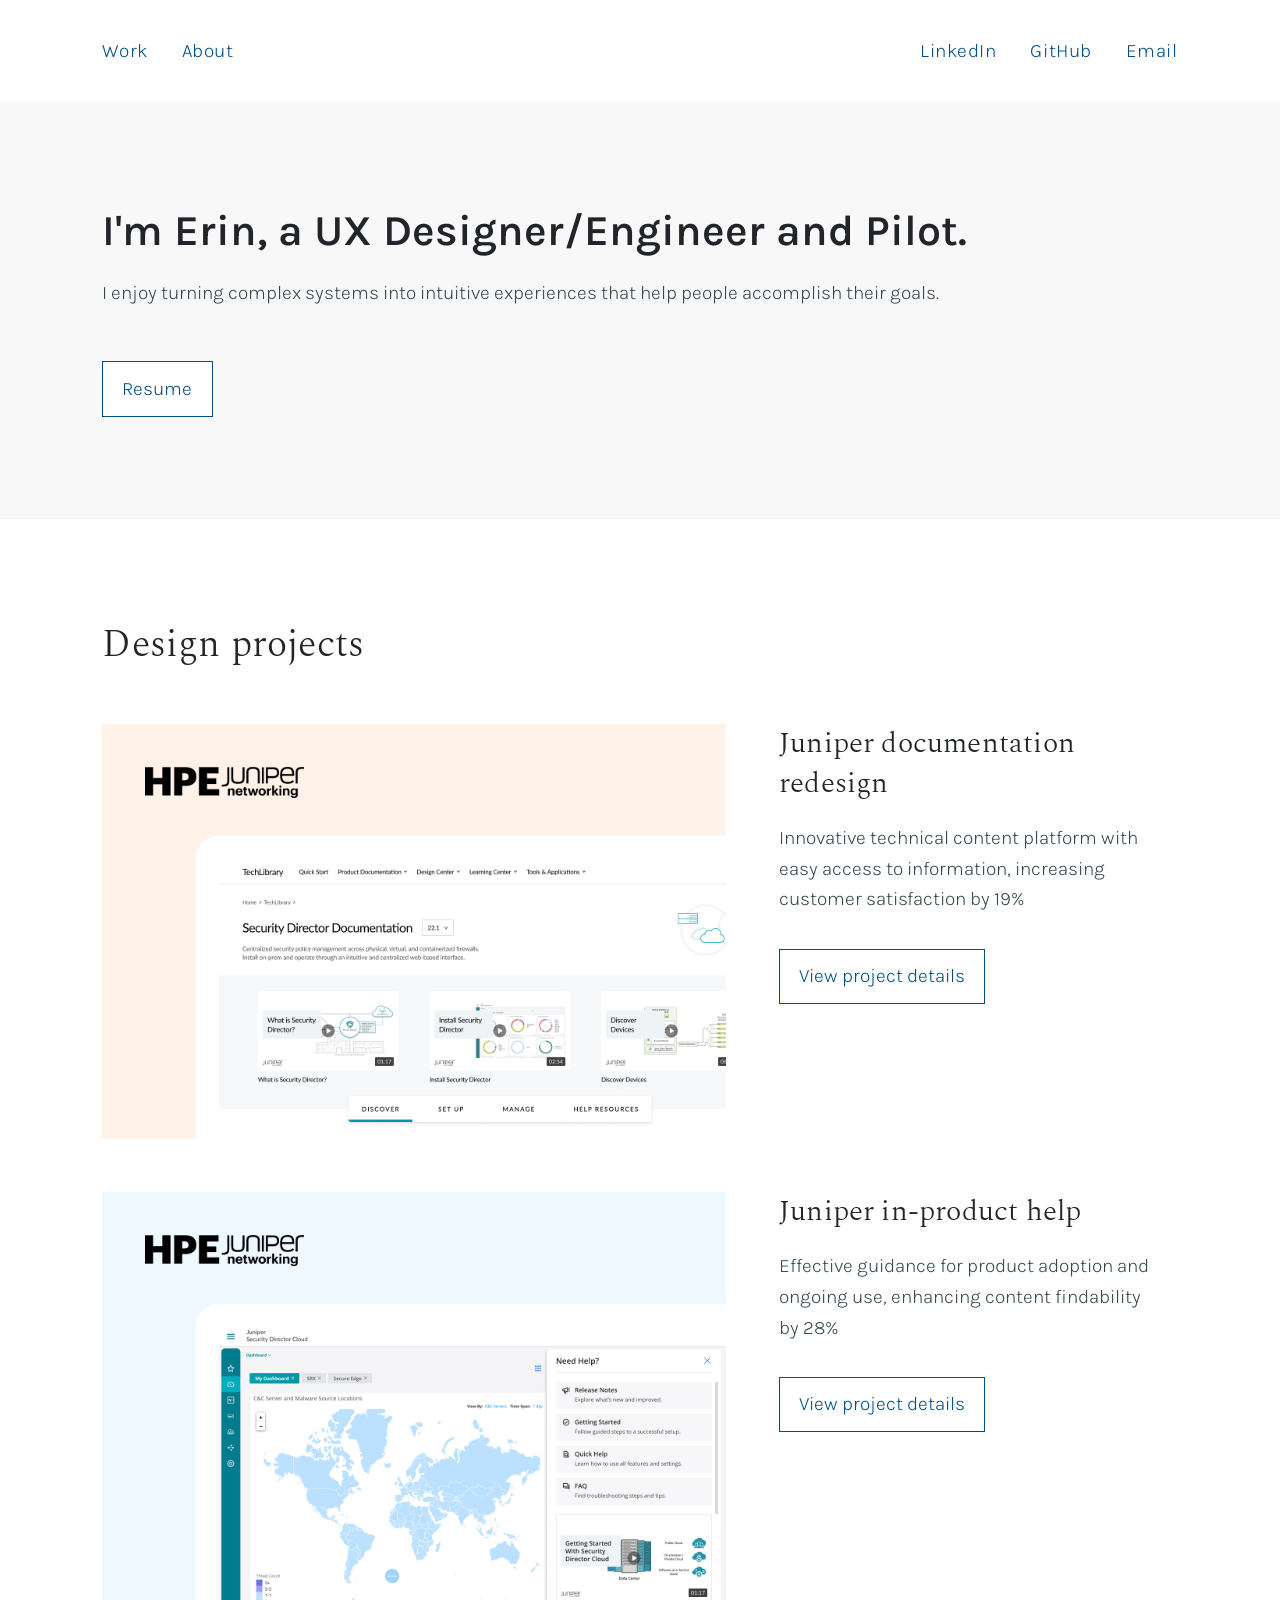
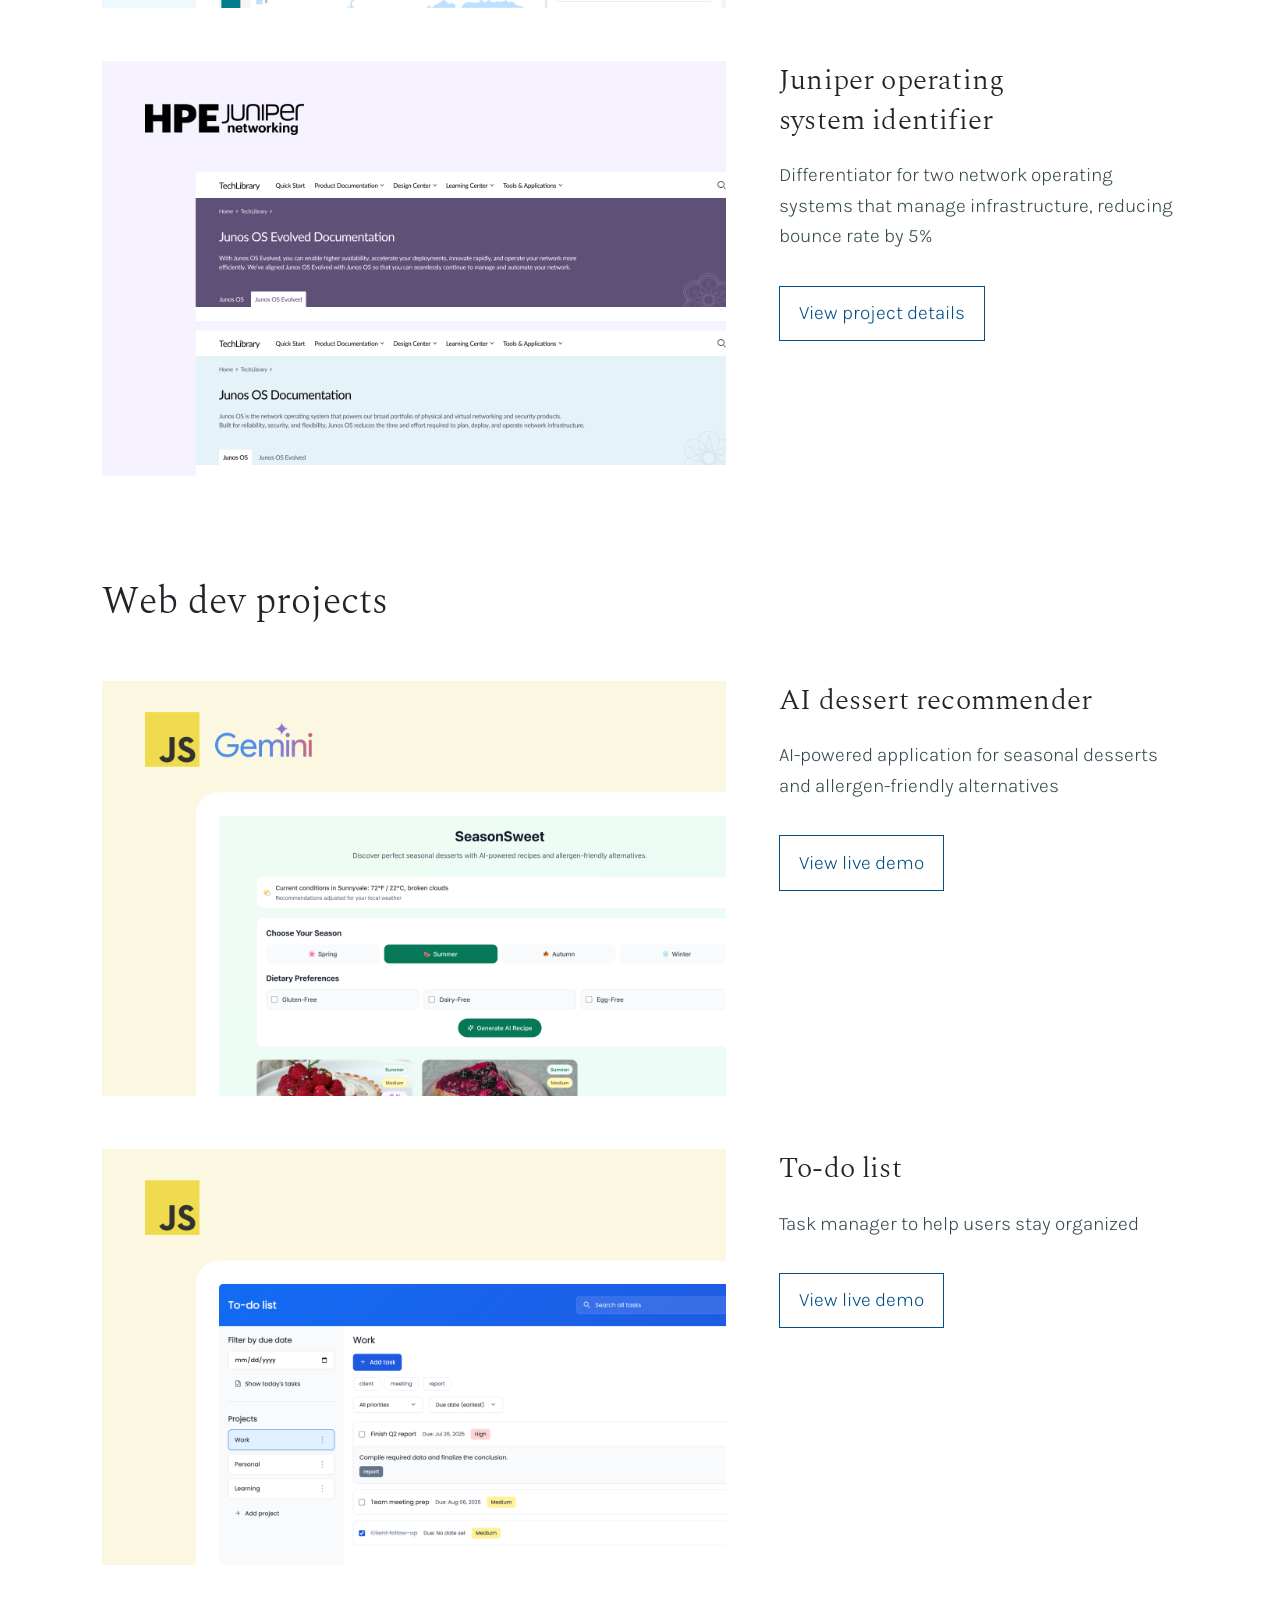
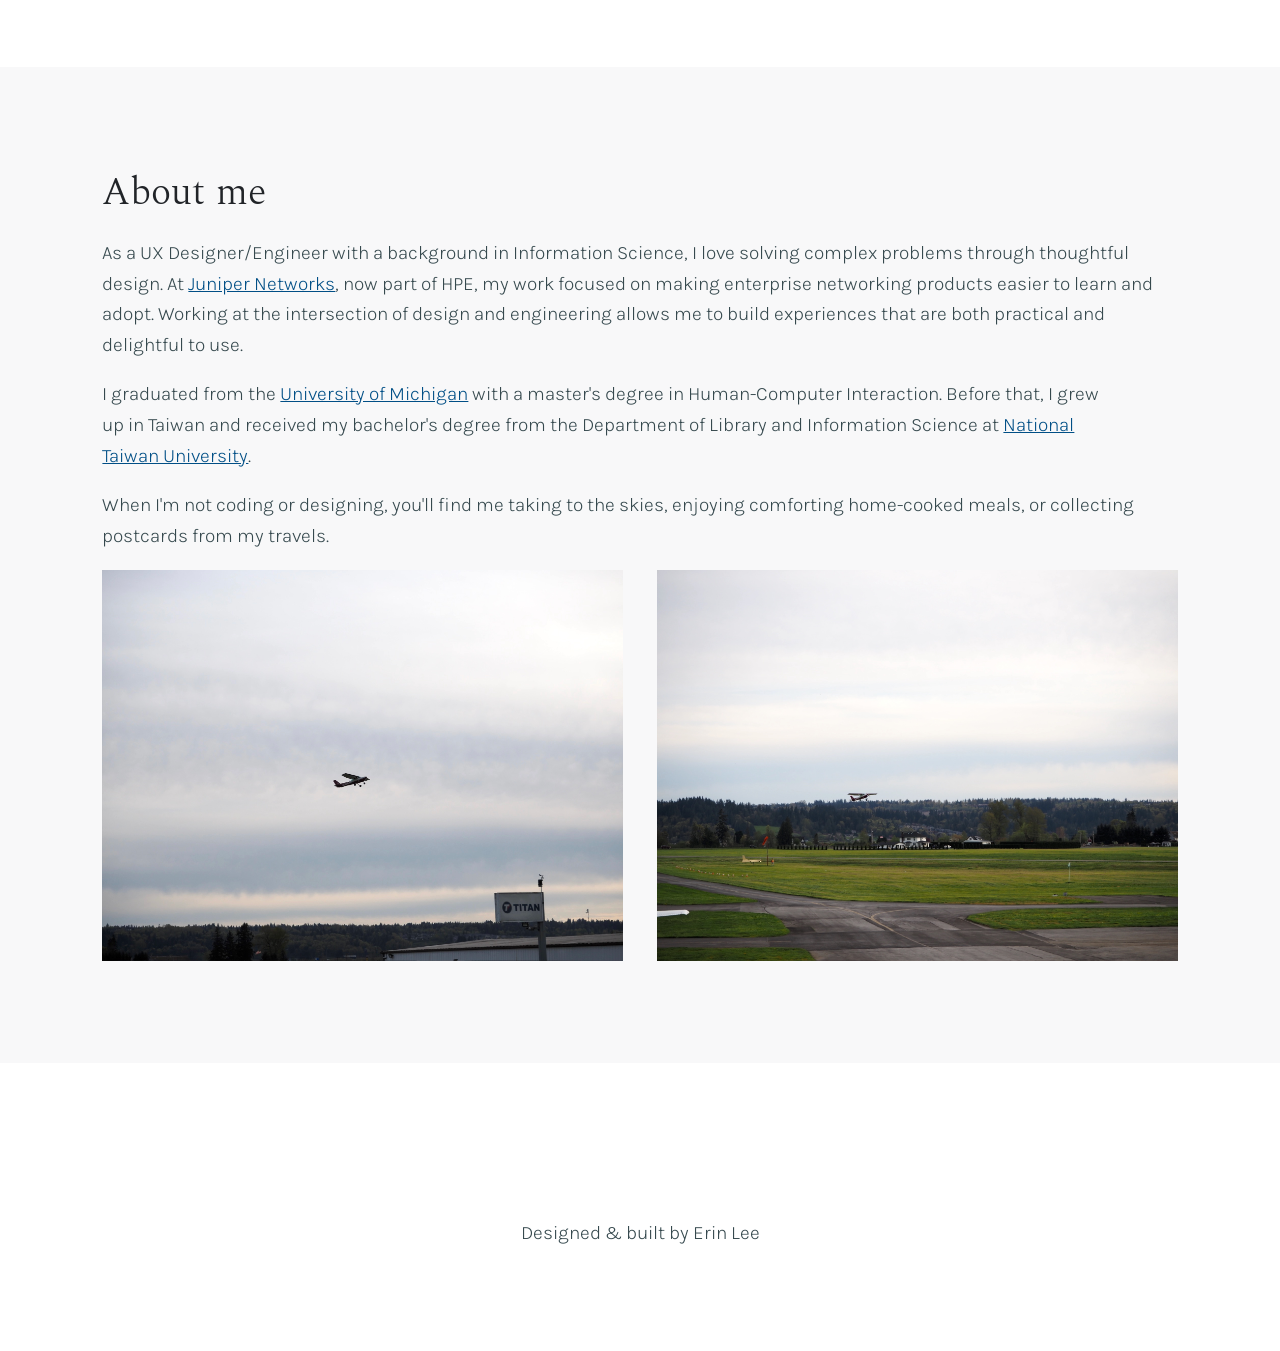
==== index.html @ dcb172df "Update page layout" ====
<!DOCTYPE html>
<html lang="en">
<head>
  <meta charset="UTF-8">
  <meta name="viewport" content="width=device-width, initial-scale=1.0">
  <title>Erin's Portfolio</title>
  <link rel="stylesheet" href="./style.css">
  <link rel="preconnect" href="https://fonts.googleapis.com">
  <link rel="preconnect" href="https://fonts.gstatic.com" crossorigin>
  <link href="https://fonts.googleapis.com/css2?family=Karla:wght@300;600&family=Spectral:wght@300&display=swap" rel="stylesheet">
</head>
<body>
  <header class="header page">
    <nav aria-label="Main navigation">
      <ul class="links">
        <li><a href="#work">Work</a></li>
        <li><a href="#about">About</a></li>
      </ul>
    </nav>
    <nav aria-label="Social links">  
      <ul class="links">
        <li><a href="https://www.linkedin.com/in/erinyl/" target="_blank" rel="noopener">LinkedIn</a></li>
        <li><a href="https://github.com/erin-yl" target="_blank" rel="noopener">GitHub</a></li>
        <li><a href="mailto:erinyinling@gmail.com">Email</a></li>
      </ul>
    </nav>
  </header>
  
  <main>
    <section class="hero">
      <div class="page hero-inner">
        <h1>I'm Erin, a UX Designer/Engineer and Pilot.</h1>
        <p>I enjoy turning complex systems into intuitive experiences that help people accomplish their goals.</p>
        <a href="https://drive.google.com/file/d/1QiWrb0I9Tln1lahvdZQLA8X2A1yKy1-5/view?usp=sharing" aria-label="View my resume" target="_blank" rel="noopener">
          <button>Resume</button>
        </a>
      </div>
    </section>

    <section id="work" class="page">
      <section class="projects">
        <h2>Design projects</h2>

        <article class="project-container">
          <img src="images/home/Design Project 1.png" alt="Juniper documentation website interface">
          <div class="project-description">
            <h3>Juniper documentation redesign</h3>
            <p>Innovative technical content platform with easy access to information, increasing customer satisfaction by 19%</p>
            <a href="documentation-redesign.html" aria-label="View Juniper documentation redesign project details">
              <button>View project details</button>
            </a>
          </div>
        </article>

        <article class="project-container">
          <img src="images/home/Design Project 2.png" alt="SJuniper in-product help tool interface">
          <div class="project-description">
            <h3>Juniper in-product help</h3>
            <p>Effective guidance for product adoption and ongoing use, enhancing content findability by 28%</p>
            <a href="in-product-help.html" aria-label="View Juniper in-product help project details">
              <button>View project details</button>
            </a>
          </div>
        </article>

        <article class="project-container">
          <img src="images/home/Design Project 3.png" alt="Juniper operating system identifier design">
          <div class="project-description">
            <h3>Juniper operating system identifier</h3>
            <p>Differentiator for two network operating systems that manage infrastructure, reducing bounce rate by 5%</p>
            <a href="os-identifier.html" aria-label="View Juniper operating system identifier project details">
              <button>View project details</button>
            </a>
          </div>
        </article>
      </section>

      <section class="projects">
        <h2>Web dev projects</h2>

        <article class="project-container">
          <img src="images/home/Dev Project 1.png" alt="SeasonSweet AI dessert recommender interface">
          <div class="project-description">
            <h3>AI dessert recommender</h3>
            <p>AI-powered application for seasonal desserts and allergen-friendly alternatives</p>
            <a href="https://erin-yl.github.io/season-sweet/" target="_blank" rel="noopener" aria-label="View AI dessert recommender live demo">
              <button>View live demo</button>
            </a>
          </div>
        </article>

        <article class="project-container">
          <img src="images/home/Dev Project 2.png" alt="To-do list task manager interface">
          <div class="project-description">
            <h3>To-do list</h3>
            <p>Task manager to help users stay organized</p>
            <a href="https://erin-yl.github.io/todo-list/" target="_blank" rel="noopener" aria-label="View to-do list live demo">
              <button>View live demo</button>
            </a>
          </div>
        </article>
      </section>
    </section>

    <section id="about">
      <div class="page about-inner">
        <h2>About me</h2>
        <p>As a UX Designer/Engineer with a background in Information Science, I love solving complex problems through thoughtful design. At <a href="https://www.juniper.net/" target="_blank" rel="noopener">Juniper Networks</a>, now part of HPE, my work focused on making enterprise networking products easier to learn and adopt. Working at the intersection of design and engineering allows me to build experiences that are both practical and delightful to use.</p>
        <p>I graduated from the <a href="https://umich.edu/" target="_blank" rel="noopener">University of Michigan</a> with a master's degree in Human-Computer Interaction. Before that, I grew up in Taiwan and received my bachelor's degree from the Department of Library and Information Science at <a href="https://www.ntu.edu.tw/english/" target="_blank" rel="noopener">National Taiwan University</a>.</p>
        <p>When I'm not coding or designing, you'll find me taking to the skies, enjoying comforting home-cooked meals, or collecting postcards from my travels.</p>
        <figure class="image-container">
          <img src="images/home/Aircraft 1.jpeg" alt="Small single-engine airplane flying with landing gear down beneath an overcast sky, approaching an airport with trees and hangars in the background.">
          <img src="images/home/Aircraft 2.jpeg" alt="Small single-engine airplane flying low over a grassy airfield on takeoff, with taxiways, a windsock, and rolling hills in the background.">
        </figure>
      </div>
    </section>
  </main>

  <footer class="footer page">
    <nav aria-label="Footer navigation">
      <p>Designed & built by Erin Lee</p>
    </nav>  
  </footer>
  <script>
    window.addEventListener('pageshow', (event) => {
      if (event.persisted) {
        document.querySelectorAll('button').forEach(button => {
          button.blur();
          button.classList.remove('active', 'focus');
        });
      }
    });
  </script>
</body>
</html>
---- style.css ----
/* ==========================================================================
   1. VARIABLES, RESET & BASE STYLES
   ========================================================================== */

html {
  /* Colors */
  --color-text-primary: #212428;
  --color-text-secondary: #36494e; 
  --color-accent-dark: #014f86;
  --color-accent-light: #eff6fb;
  --color-surface-light: #f8f8f9;
  --color-background: #ffffff;
  --color-shadow: 205deg 18% 80%;

  /* Layout */
  --page-gutter: clamp(3rem, 8vw, 8rem);

  /* Spacing */
  --spacing-xs: 0.6rem;
  --spacing-sm: 1rem;
  --spacing-md: clamp(1rem, 0.66rem + 1.66vw, 2rem);
  --spacing-lg: clamp(2rem, 1.66rem + 1.66vw, 3rem);
  --spacing-xl: clamp(3rem, 2rem + 5vw, 6rem);
  
  /* Typography */
  --font-primary: "Karla", sans-serif;
  --font-secondary: "Spectral", serif;
  font-size: clamp(1rem, 0.93rem + 0.33vw, 1.2rem);
}

*, *::before, *::after {
  box-sizing: border-box;
}

* {
  margin: 0;
  line-height: calc(1em + 0.6rem);
}

/* Base layout for index.html */
body {
  font-family: var(--font-primary), system-ui, sans-serif;
  font-optical-sizing: auto;
  -webkit-font-smoothing: antialiased;
  -moz-osx-font-smoothing: grayscale;
  color: var(--color-text-primary);
  background-color: var(--color-background);
  
  margin-top: var(--spacing-md);
  margin-bottom: var(--page-gutter);
  display: flex;
  flex-direction: column;
  gap: var(--spacing-xl);
}

/* Reusable centered, max-width content measure shared by index.html sections */
.page {
  width: 100%;
  max-width: 1600px;
  margin: 0 auto;
  padding: 0 var(--page-gutter);
}

/* Isolated full-bleed layout grid system for project pages */
body.case-docs,
body.case-help,
body.case-os {
  display: grid;
  grid-template-columns: 
    [screen-start] 0fr 
    [content-start] minmax(0, 1280px) [content-end] 
    0fr [screen-end];
  justify-content: center;
  row-gap: var(--spacing-xl);
  column-gap: 0;
  padding: 4vw 0;
  margin: 0 auto;
  width: 100%;
  max-width: 100%;
}

body.case-docs > header, body.case-docs > main, body.case-docs > footer,
body.case-help > header, body.case-help > main, body.case-help > footer,
body.case-os > header,   body.case-os > main,   body.case-os > footer {
  grid-column: content-start / content-end;
  padding: 0 4vw;
}

main {
  display: flex;
  flex-direction: column;
  gap: var(--spacing-xl);
}

/* ==========================================================================
   2. TYPOGRAPHY
   ========================================================================== */

p, h1, h2, h3 {
  overflow-wrap: break-word;
}

p {
  color: var(--color-text-secondary);
  font-weight: 300;
  font-size: 1rem;
  text-wrap: pretty;
}

h1, h2, h3 {
  text-wrap: balance;
}

h1 {
  font-weight: 600;
  font-size: 2.25rem;
}

h2 {
  font-family: var(--font-secondary);
  font-weight: 300;
  font-size: 2rem;
  letter-spacing: .01rem;
}

h3 {
  font-family: var(--font-secondary);
  font-weight: 300;
  font-size: 1.5rem;
  letter-spacing: .01rem;
  margin-bottom: var(--spacing-sm);
}

/* ==========================================================================
   3. INTERACTIVE ELEMENTS (BUTTONS & LINKS)
   ========================================================================== */

button {
  font-family: inherit;
  font-weight: 300;
  font-size: 1rem;
  background-color: var(--color-background);
  color: var(--color-accent-dark);
  border: 1px solid var(--color-accent-dark);
  padding: var(--spacing-xs) var(--spacing-sm);
  margin-top: var(--spacing-md);
  transition: all 0.3s ease;
  cursor: pointer;
  text-decoration: none;
  display: inline-block;
  align-self: flex-start;
  position: relative;
  overflow: hidden;
}

button:hover, button:focus {
  background-color: var(--color-accent-light);
  transform: translateY(-2px);
  box-shadow:
    0px 0.5px 0.7px hsl(var(--color-shadow) / 0.1),
    0px 1.8px 2.4px -0.3px hsl(var(--color-shadow) / 0.16),
    0px 3.8px 5.1px -0.7px hsl(var(--color-shadow) / 0.24),
    0.1px 8.3px 11.2px -1px hsl(var(--color-shadow) / 0.3);
}

.links a {
  color: var(--color-accent-dark);
  display: block;
  position: relative;
  text-decoration: none;
  padding: 0.1em 0;
  font-weight: 300;
  font-size: 1rem;
  letter-spacing: .03rem;
}

.links a::after,
.case-footer-nav a::after {
  content: "";
  position: absolute;
  bottom: 0;
  left: 0;
  width: 100%;
  height: 0.05em;
  background-color: var(--color-accent-dark);
  opacity: 0;
  transition: all 0.3s ease;
  transform: scale(0);
  transform-origin: center;
}

.links a:hover::after, 
.links a:focus::after,
.case-footer-nav a:hover::after {
  opacity: 1;
  transform: scale(1);
}

/* ==========================================================================
   4. HOME/GLOBAL COMPONENTS
   ========================================================================== */

.header {
  display: flex;
  justify-content: space-between;
}

ul {
  display: flex;
  list-style: none;
  padding: 0;
  gap: var(--spacing-md);
}

.hero {
  background-color: var(--color-surface-light);
  margin-top: calc(var(--spacing-md) - var(--spacing-xl));
  padding: var(--spacing-xl) 0;
}

.hero-inner {
  display: flex;
  flex-direction: column;
  gap: var(--spacing-sm);
}

#work {
  display: flex;
  flex-direction: column;
  gap: var(--spacing-xl);
}

.projects {
  display: flex;
  flex-direction: column;
  gap: var(--spacing-lg);
}

.project-container {
  display: flex;
  gap: var(--spacing-lg);
}

.project-description {
  display: flex;
  flex-direction: column;
}

.project-container img {
  width: 58%;
  height: auto;
  object-fit: contain;
  vertical-align: top;
}

#about {
  background-color: var(--color-surface-light);
  padding: var(--spacing-xl) 0;
}

.about-inner {
  display: flex;
  flex-direction: column;
  gap: var(--spacing-sm);
}

#about a {
  color: var(--color-accent-dark);
}

.image-container {
  display: grid;
  grid-template-columns: repeat(2, 1fr);
  gap: var(--spacing-md);
  width: 100%;
}

.image-container img {
  width: 100%;
  height: auto;
  object-fit: cover;
}

.footer {
  display: flex;
  justify-content: center;
  margin-top: var(--spacing-lg);
}

/* ==========================================================================
   5. CASE STUDY SYSTEM CONFIGURATIONS
   ========================================================================== */

.case-docs { --color-case-accent: #b5651d; --color-case-accent-light: #faf1e6; }
.case-help { --color-case-accent: #2f7a5c; --color-case-accent-light: #eaf5ef; }
.case-os   { --color-case-accent: #6a4c93; --color-case-accent-light: #f2eefa; }

.section-label, .case-eyebrow {
  font-size: 0.85rem;
  font-weight: 600;
  letter-spacing: .08rem;
  text-transform: uppercase;
  color: var(--color-case-accent);
}

.case-dek {
  font-family: var(--font-primary);
  font-weight: 400;
  font-size: 1.1rem;
  color: var(--color-text-primary);
  max-width: 42ch;
}

.case-section {
  display: flex;
  flex-direction: column;
  gap: var(--spacing-sm);
}

.next-steps-list {
  display: flex;
  flex-direction: column;
  list-style: disc;
  padding-left: 1.2em;
  gap: var(--spacing-sm);
  color: var(--color-text-secondary);
  font-weight: 300;
  font-size: 1rem;
  text-wrap: pretty;
}

/* Match main nav styling for lower navigation links */
.case-footer-nav {
  display: flex;
  justify-content: space-between;
  align-items: center;
  border-top: 1px solid var(--color-case-accent-light);
  padding-top: var(--spacing-md);
  margin-top: var(--spacing-xl);
}

.case-footer-nav a {
  color: var(--color-accent-dark);
  text-decoration: none;
  font-weight: 300;
  font-size: 1rem;
  letter-spacing: .03rem;
  position: relative;
  padding: 0.1em 0;
}

/* ==========================================================================
   6. VISUAL BREAKOUTS (No colored background spaces)
   ========================================================================== */

.full-bleed-container {
  grid-column: screen-start / screen-end;
  width: 100%;
  display: flex;
  justify-content: center;
  background-color: transparent;
  margin: calc(-1 * var(--spacing-sm)) 0 var(--spacing-sm) 0;
}

.full-bleed-container img {
  width: 100%;
  max-width: 1440px;
  height: auto;
  display: block;
}

.full-bleed-container img.img-resize-small {
  width: 65%;
  max-width: 1080px;
}

.full-bleed-container img.img-resize-large {
  width: 80%;
  max-width: 1080px;
}

.figure {
  display: flex;
  flex-direction: column;
  gap: var(--spacing-xs);
  width: 100%;
  align-items: center;
}

.figure img {
  width: 100%;
  height: auto;
  max-width: 1080px;
  border: 1px solid var(--color-case-accent-light);
}

/* ==========================================================================
   7. STRUCTURAL CONTENT LAYOUT BLOCKS
   ========================================================================== */

.case-hero-split {
  display: grid;
  grid-template-columns: 1.1fr 0.9fr;
  gap: var(--spacing-xl);
  align-items: center;
  padding-top: var(--spacing-sm);
}

.hero-left {
  position: relative;
  width: fit-content;
}

.hero-left::before {
  content: "";
  position: absolute;
  top: 24%;
  left: 4%;
  right: -16%;
  bottom: -16%;
  background-color: var(--color-case-accent-light);
  z-index: -1;
}

.hero-left h1 {
  margin-bottom: var(--spacing-xs);
}

.hero-left h1,
.hero-left p {
  position: relative;
}

.meta-grid {
  display: grid;
  grid-template-columns: repeat(4, 1fr);
  gap: var(--spacing-md);
  border-top: 1px solid var(--color-case-accent-light);
  border-bottom: 1px solid var(--color-case-accent-light);
  padding: var(--spacing-md) 0;
}

.meta-item h3 {
  font-family: var(--font-primary);
  font-weight: 600;
  font-size: 0.8rem;
  letter-spacing: .05rem;
  text-transform: uppercase;
  color: var(--color-case-accent);
  margin-bottom: 0.3em;
}

.meta-item p { font-size: 0.95rem; }

.two-col-unequal {
  display: grid;
  grid-template-columns: 0.85fr 1.15fr;
  gap: var(--spacing-xl);
  align-items: start;
}

.col-text {
  display: flex;
  flex-direction: column;
  gap: var(--spacing-md);
}

.pain-point-grid {
  display: grid;
  grid-template-columns: 1fr 1fr;
  gap: var(--spacing-lg);
}

.pain-point-item h3 {
  font-size: 1.2rem;
  font-weight: 600;
  font-family: var(--font-primary);
  color: var(--color-text-primary);
  margin-bottom: 0.4rem;
}

.callout-banner {
  background-color: var(--color-case-accent-light);
  padding: var(--spacing-lg) var(--spacing-xl);
  border-left: 4px solid var(--color-case-accent);
}

.pain-point-grid + .callout-banner {
  margin-top: var(--spacing-lg);
}

.callout-banner p {
  color: var(--color-text-primary);
  font-size: 1.1rem;
}

.callout-banner p.section-label {
  color: var(--color-case-accent);
  font-size: 0.85rem;
  margin-bottom: var(--spacing-xs);
}

.section-divider {
  border: none;
  border-top: 1px solid var(--color-case-accent-light);
  margin: 0;
}

.stat-flex-row {
  display: grid;
  grid-template-columns: repeat(3, 1fr);
  gap: var(--spacing-lg);
}

.stat-card {
  border-top: 1px solid var(--color-case-accent-light);
  padding: var(--spacing-md) var(--spacing-xs);
  display: flex;
  flex-direction: column;
  gap: 0.3em;
}

.stat-card .stat-number {
  font-family: var(--font-secondary);
  font-size: 2.8rem;
  font-weight: 300;
  color: var(--color-case-accent);
}

.quote-grid-two {
  display: grid;
  grid-template-columns: 1fr 1fr;
  gap: var(--spacing-lg);
}

.quote {
  background-color: var(--color-case-accent-light);
  padding: var(--spacing-md) var(--spacing-lg);
  font-family: var(--font-secondary);
  font-style: italic;
  font-size: 1rem;
  color: var(--color-text-primary);
}

.takeaways-grid {
  display: grid;
  grid-template-columns: repeat(3, 1fr);
  gap: var(--spacing-md);
}

.takeaway h3 {
  font-family: var(--font-primary);
  font-weight: 600;
  font-size: 1rem;
  color: var(--color-text-primary);
  border-bottom: 1px solid var(--color-case-accent-light);
  padding-bottom: 0.4em;
  margin-bottom: 0.5em;
}

/* ==========================================================================
   8. RESPONSIVE DESIGN INTERPOLATIONS
   ========================================================================== */

@media (max-width: 1080px) {
  .case-hero-split, .two-col-unequal, .quote-grid-two, .pain-point-grid {
    grid-template-columns: 1fr;
    gap: var(--spacing-lg);
  }
  .case-hero-split .hero-left { order: 2; }
  .stat-flex-row { grid-template-columns: 1fr; }
}

@media (max-width: 768px) {
  .project-container { flex-direction: column; }
  .project-container img { width: 100%; }
  .image-container { grid-template-columns: 1fr; }
  .meta-grid { grid-template-columns: repeat(2, 1fr); }
  .takeaways-grid { grid-template-columns: 1fr; }
}
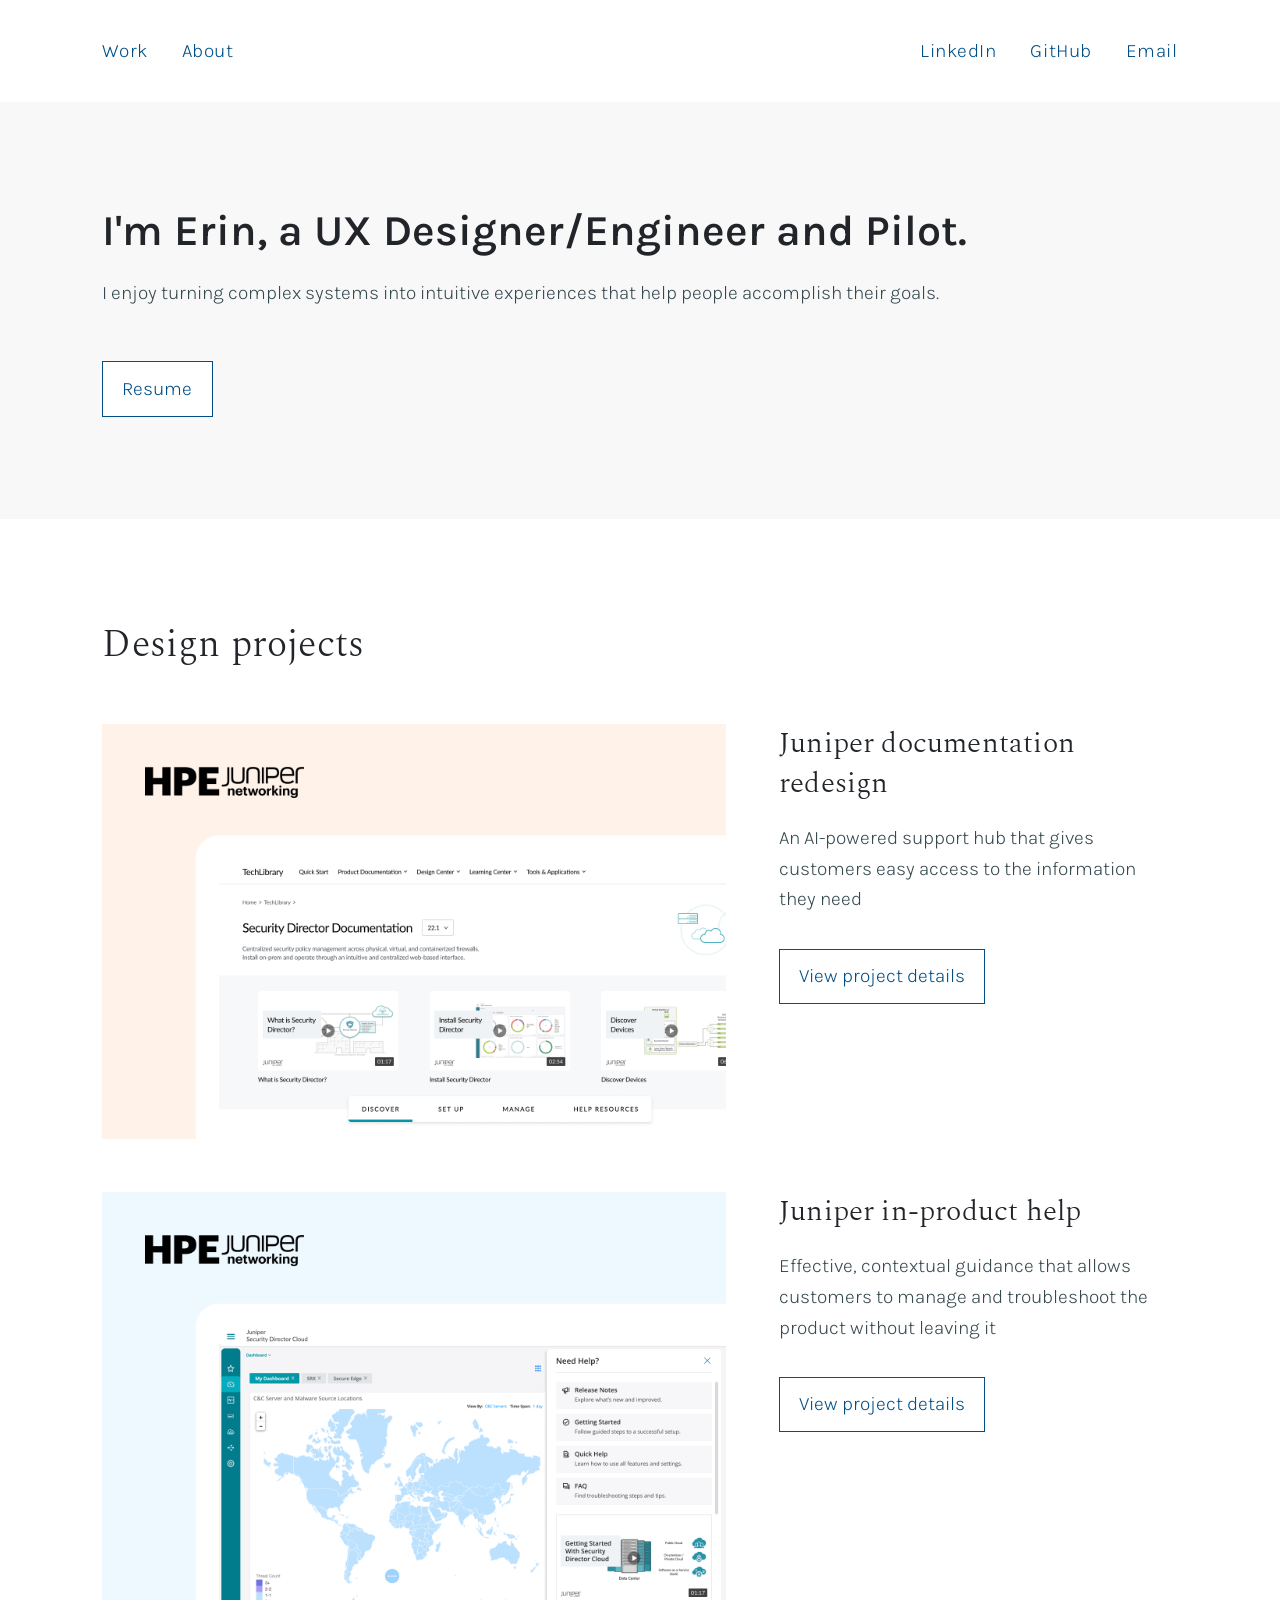
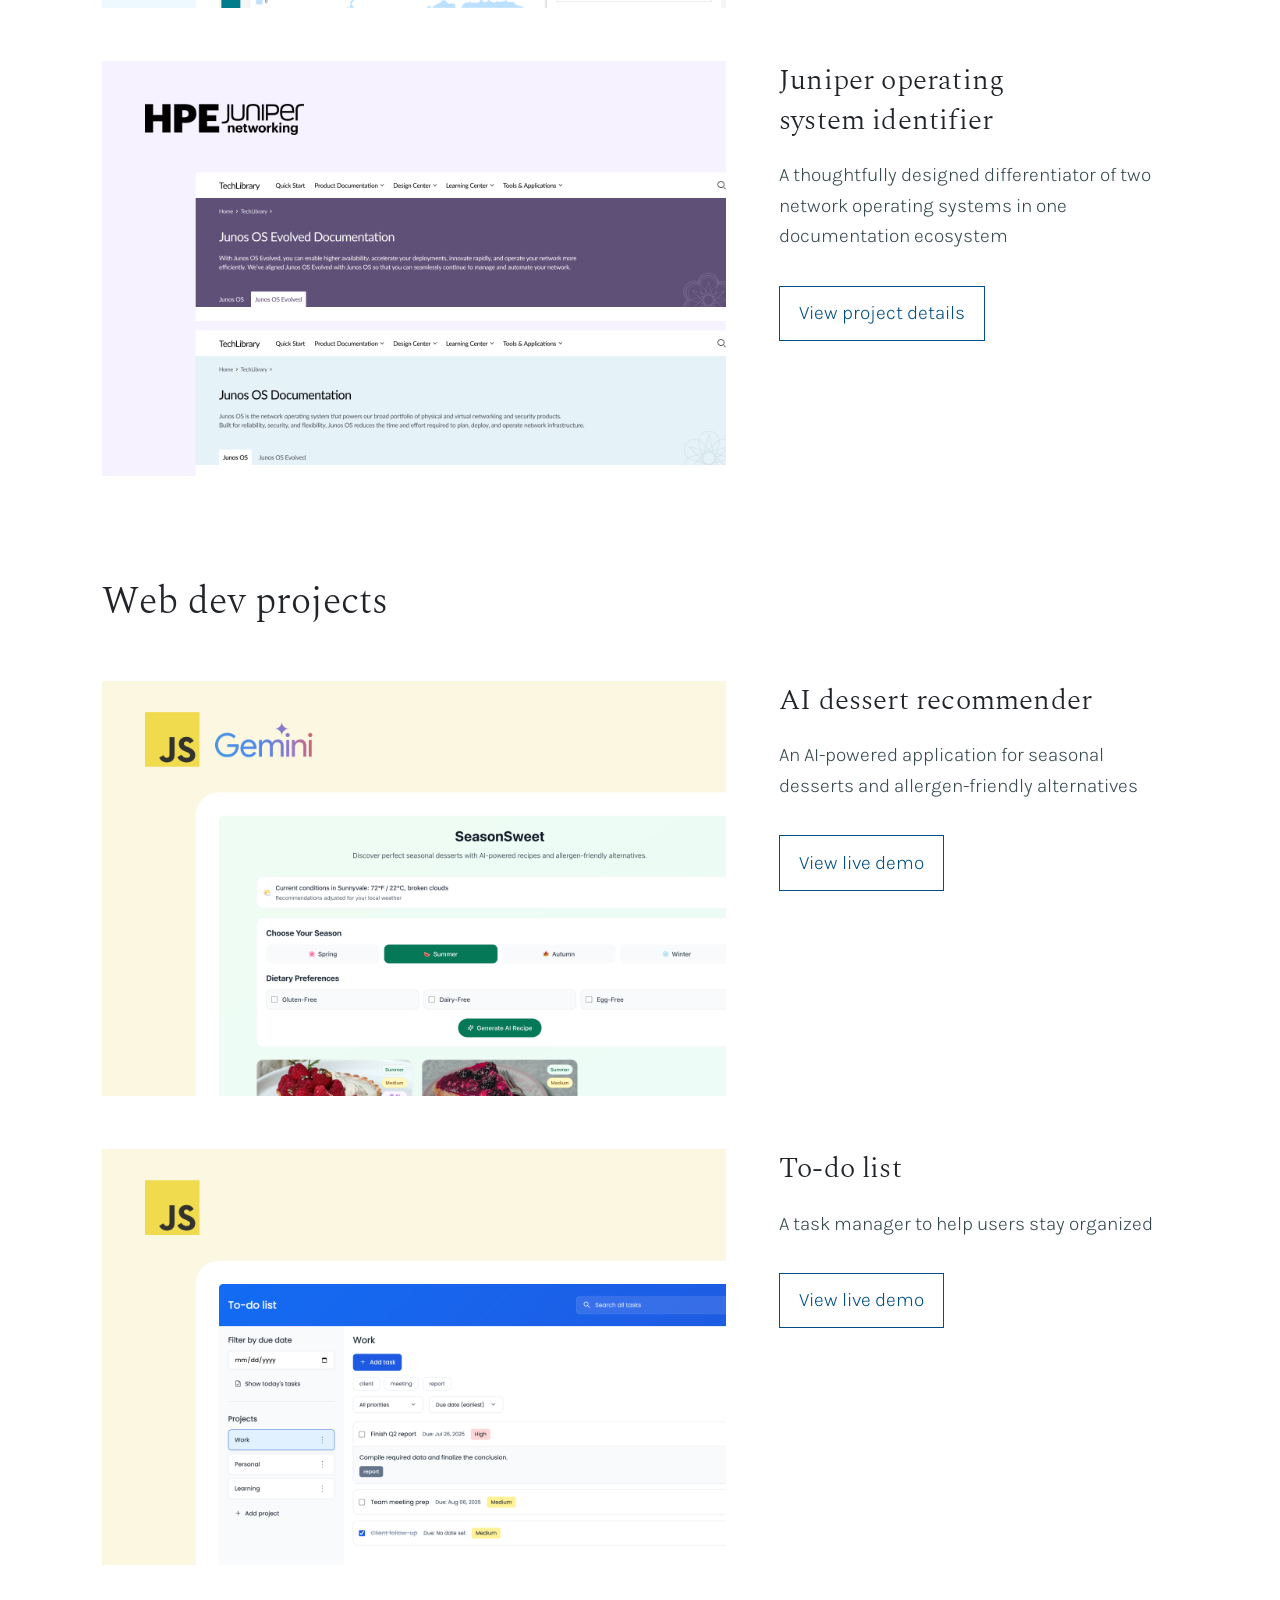
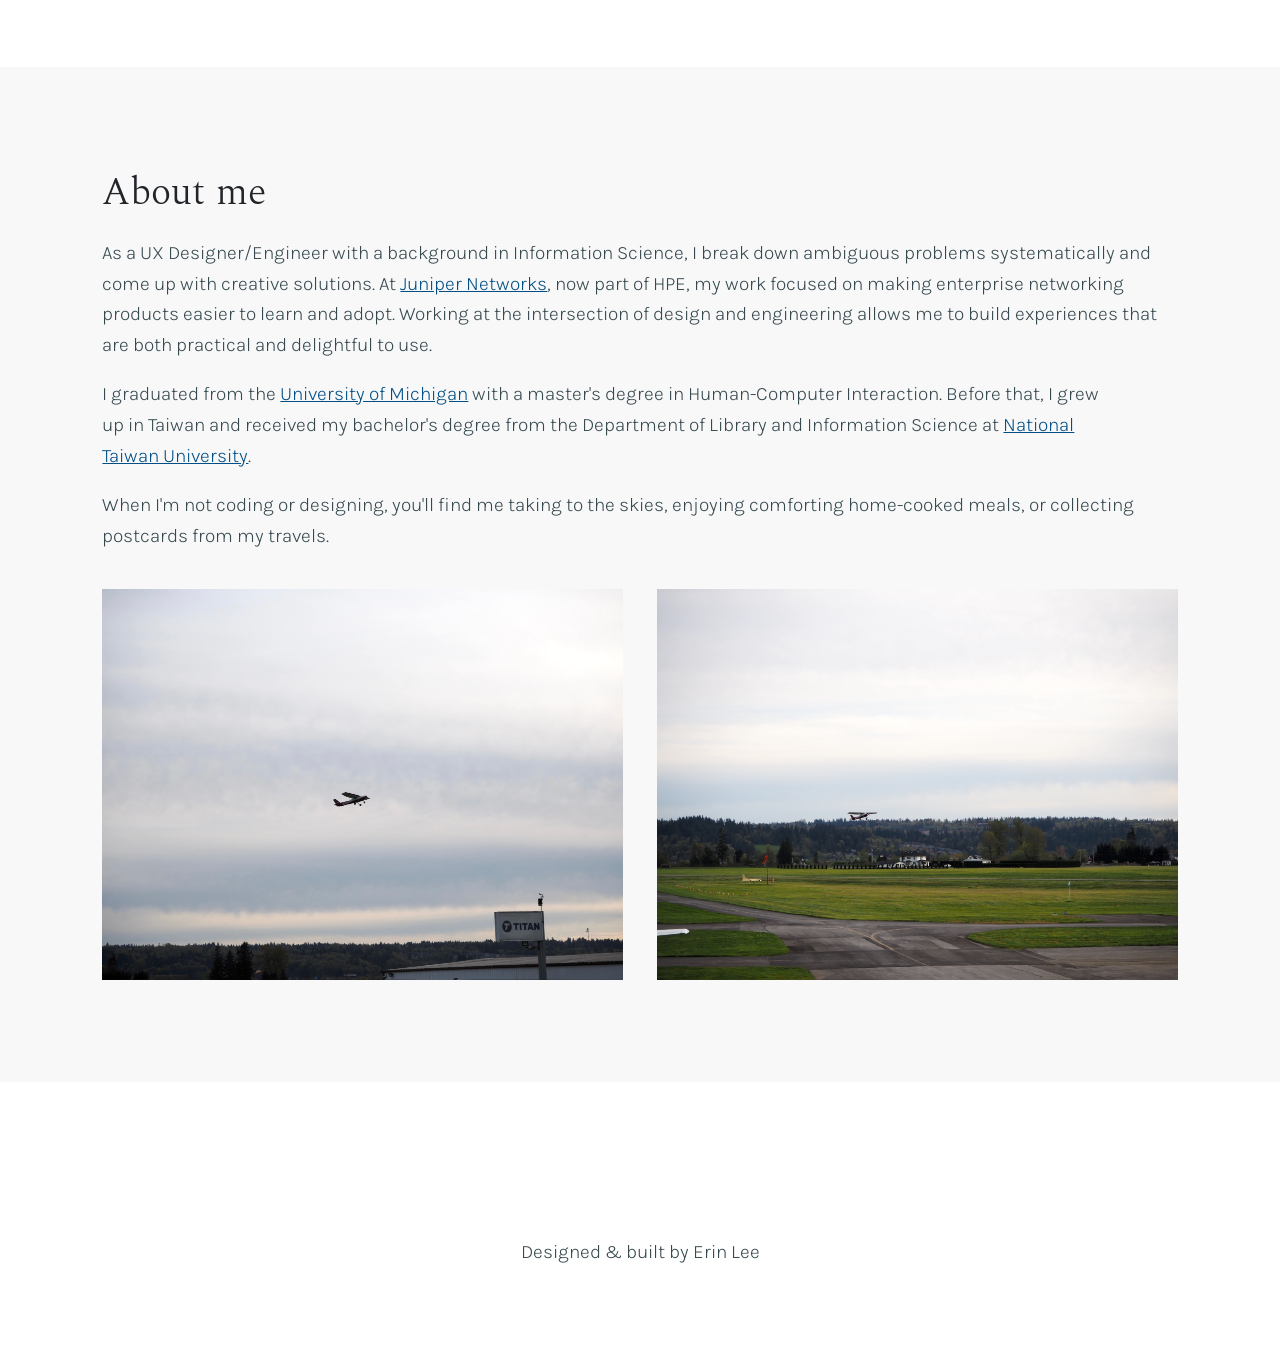
==== commit 5453fafa: "Update home page content" ====
--- a/index.html
+++ b/index.html
@@ -45,7 +45,7 @@
           <img src="images/home/Design Project 1.png" alt="Juniper documentation website interface">
           <div class="project-description">
             <h3>Juniper documentation redesign</h3>
-            <p>Innovative technical content platform with easy access to information, increasing customer satisfaction by 19%</p>
+            <p>An AI-powered support hub that gives customers easy access to the information they need</p>
             <a href="documentation-redesign.html" aria-label="View Juniper documentation redesign project details">
               <button>View project details</button>
             </a>
@@ -56,7 +56,7 @@
           <img src="images/home/Design Project 2.png" alt="SJuniper in-product help tool interface">
           <div class="project-description">
             <h3>Juniper in-product help</h3>
-            <p>Effective guidance for product adoption and ongoing use, enhancing content findability by 28%</p>
+            <p>Effective, contextual guidance that allows customers to manage and troubleshoot the product without leaving it</p>
             <a href="in-product-help.html" aria-label="View Juniper in-product help project details">
               <button>View project details</button>
             </a>
@@ -67,7 +67,7 @@
           <img src="images/home/Design Project 3.png" alt="Juniper operating system identifier design">
           <div class="project-description">
             <h3>Juniper operating system identifier</h3>
-            <p>Differentiator for two network operating systems that manage infrastructure, reducing bounce rate by 5%</p>
+            <p>A thoughtfully designed differentiator of two network operating systems in one documentation ecosystem</p>
             <a href="os-identifier.html" aria-label="View Juniper operating system identifier project details">
               <button>View project details</button>
             </a>
@@ -82,7 +82,7 @@
           <img src="images/home/Dev Project 1.png" alt="SeasonSweet AI dessert recommender interface">
           <div class="project-description">
             <h3>AI dessert recommender</h3>
-            <p>AI-powered application for seasonal desserts and allergen-friendly alternatives</p>
+            <p>An AI-powered application for seasonal desserts and allergen-friendly alternatives</p>
             <a href="https://erin-yl.github.io/season-sweet/" target="_blank" rel="noopener" aria-label="View AI dessert recommender live demo">
               <button>View live demo</button>
             </a>
@@ -93,7 +93,7 @@
           <img src="images/home/Dev Project 2.png" alt="To-do list task manager interface">
           <div class="project-description">
             <h3>To-do list</h3>
-            <p>Task manager to help users stay organized</p>
+            <p>A task manager to help users stay organized</p>
             <a href="https://erin-yl.github.io/todo-list/" target="_blank" rel="noopener" aria-label="View to-do list live demo">
               <button>View live demo</button>
             </a>
@@ -105,7 +105,7 @@
     <section id="about">
       <div class="page about-inner">
         <h2>About me</h2>
-        <p>As a UX Designer/Engineer with a background in Information Science, I love solving complex problems through thoughtful design. At <a href="https://www.juniper.net/" target="_blank" rel="noopener">Juniper Networks</a>, now part of HPE, my work focused on making enterprise networking products easier to learn and adopt. Working at the intersection of design and engineering allows me to build experiences that are both practical and delightful to use.</p>
+        <p>As a UX Designer/Engineer with a background in Information Science, I break down ambiguous problems systematically and come up with creative solutions. At <a href="https://www.juniper.net/" target="_blank" rel="noopener">Juniper Networks</a>, now part of HPE, my work focused on making enterprise networking products easier to learn and adopt. Working at the intersection of design and engineering allows me to build experiences that are both practical and delightful to use.</p>
         <p>I graduated from the <a href="https://umich.edu/" target="_blank" rel="noopener">University of Michigan</a> with a master's degree in Human-Computer Interaction. Before that, I grew up in Taiwan and received my bachelor's degree from the Department of Library and Information Science at <a href="https://www.ntu.edu.tw/english/" target="_blank" rel="noopener">National Taiwan University</a>.</p>
         <p>When I'm not coding or designing, you'll find me taking to the skies, enjoying comforting home-cooked meals, or collecting postcards from my travels.</p>
         <figure class="image-container">
--- a/style.css
+++ b/style.css
@@ -228,6 +228,7 @@
   display: flex;
   flex-direction: column;
   gap: var(--spacing-xl);
+  scroll-margin-top: var(--spacing-xl);
 }
 
 .projects {
@@ -273,6 +274,7 @@
   grid-template-columns: repeat(2, 1fr);
   gap: var(--spacing-md);
   width: 100%;
+  margin-top: var(--spacing-sm);
 }
 
 .image-container img {
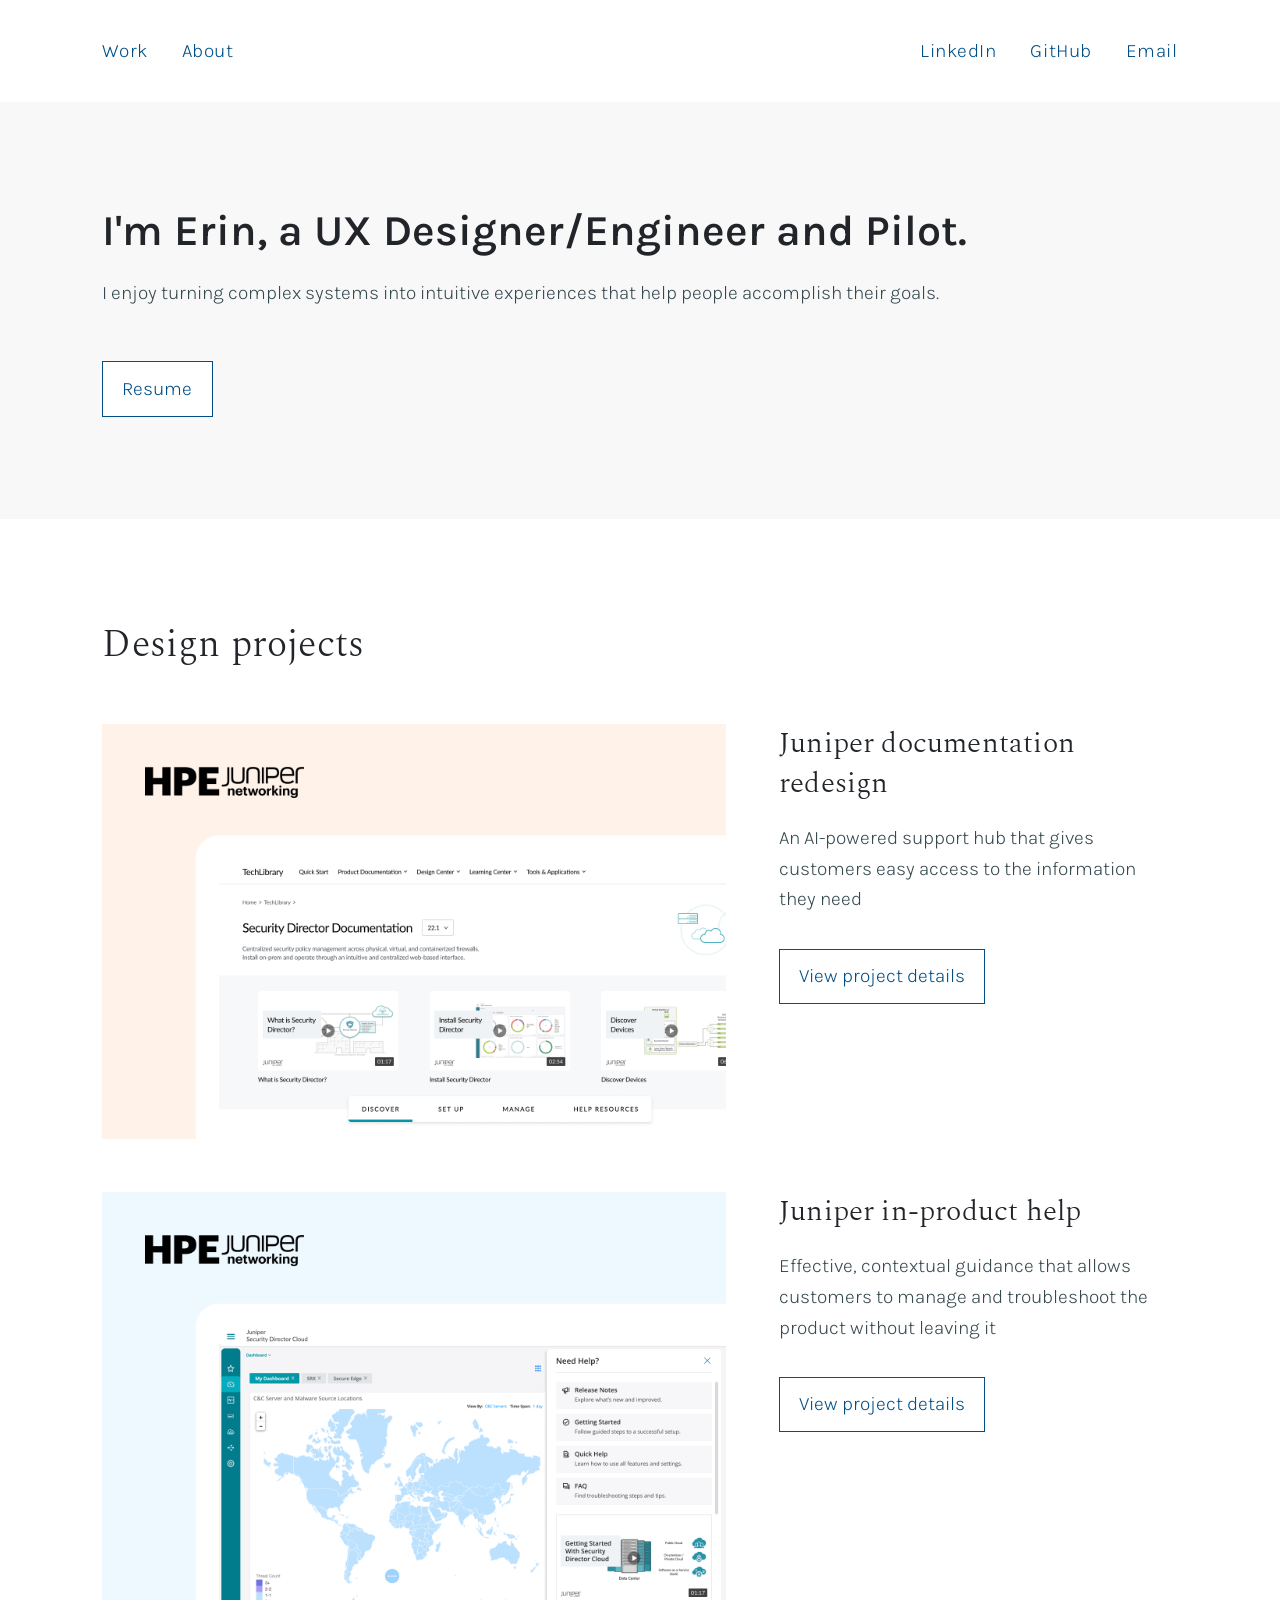
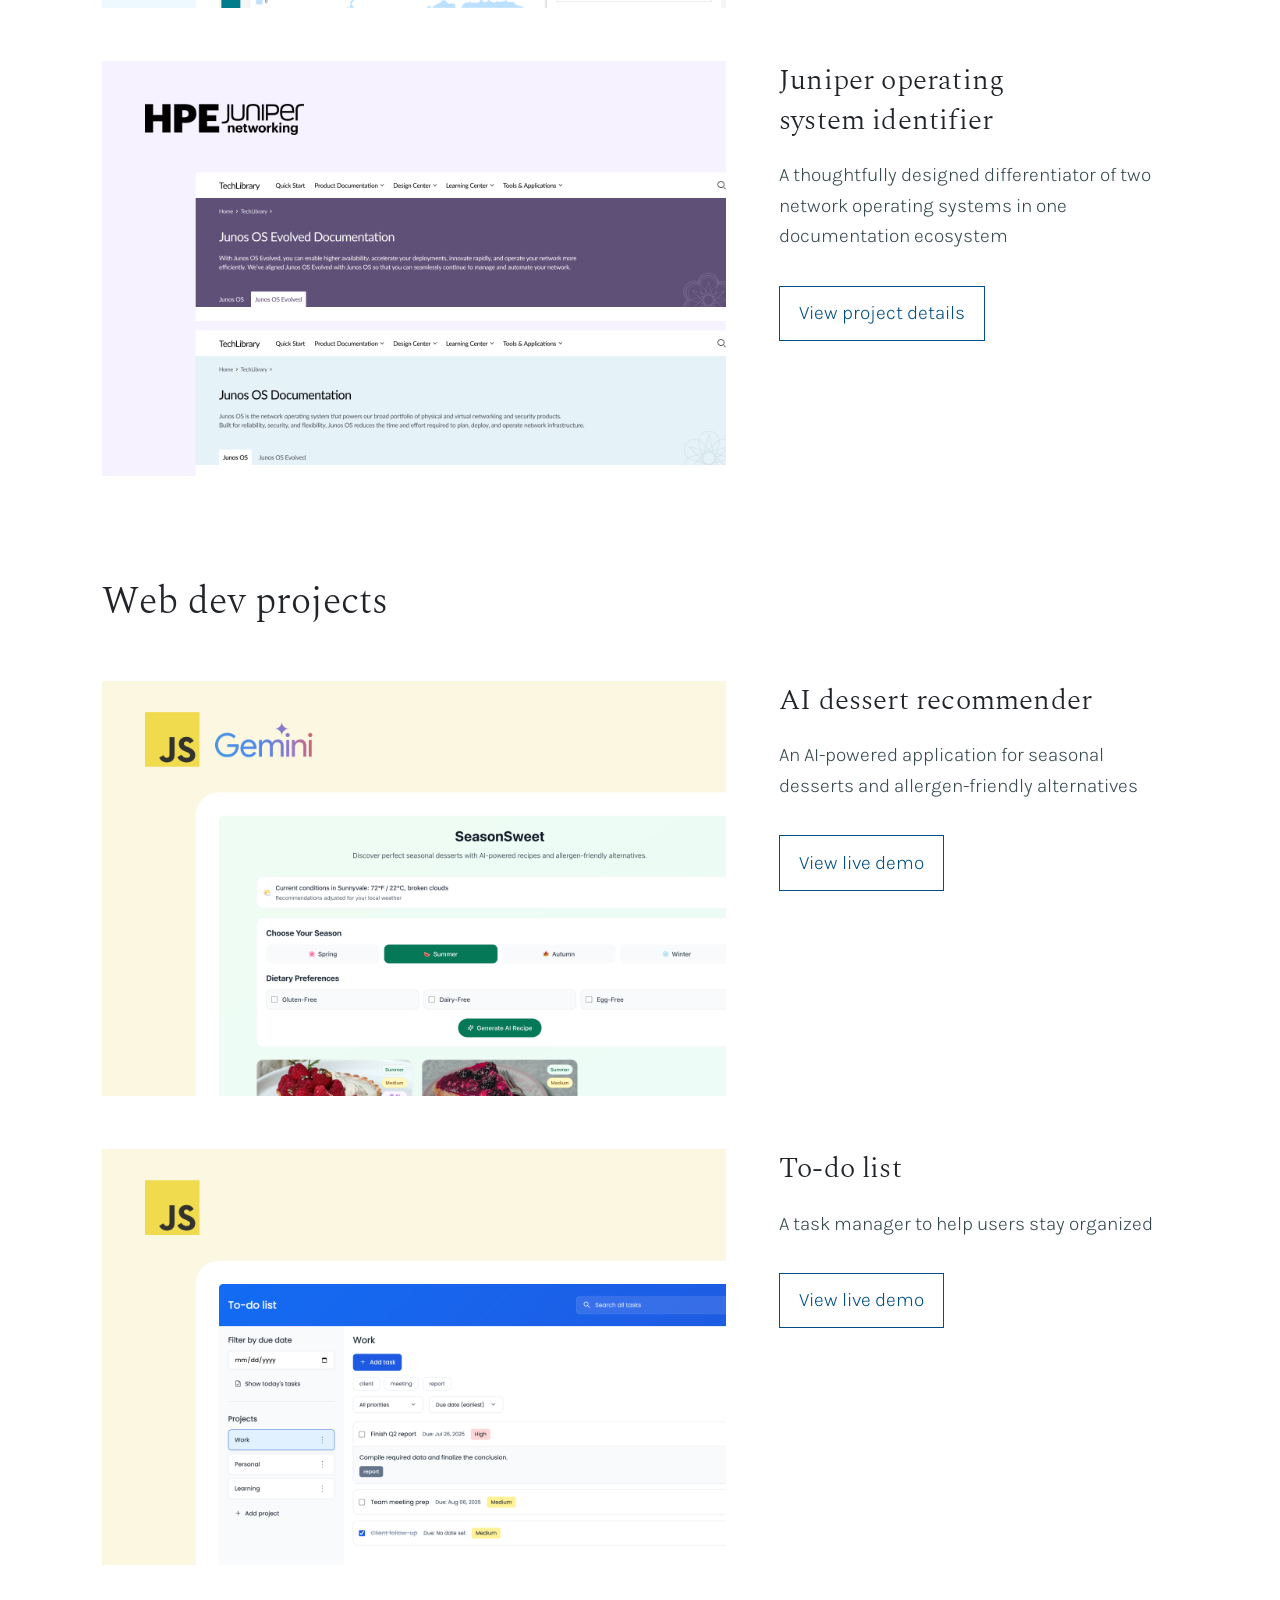
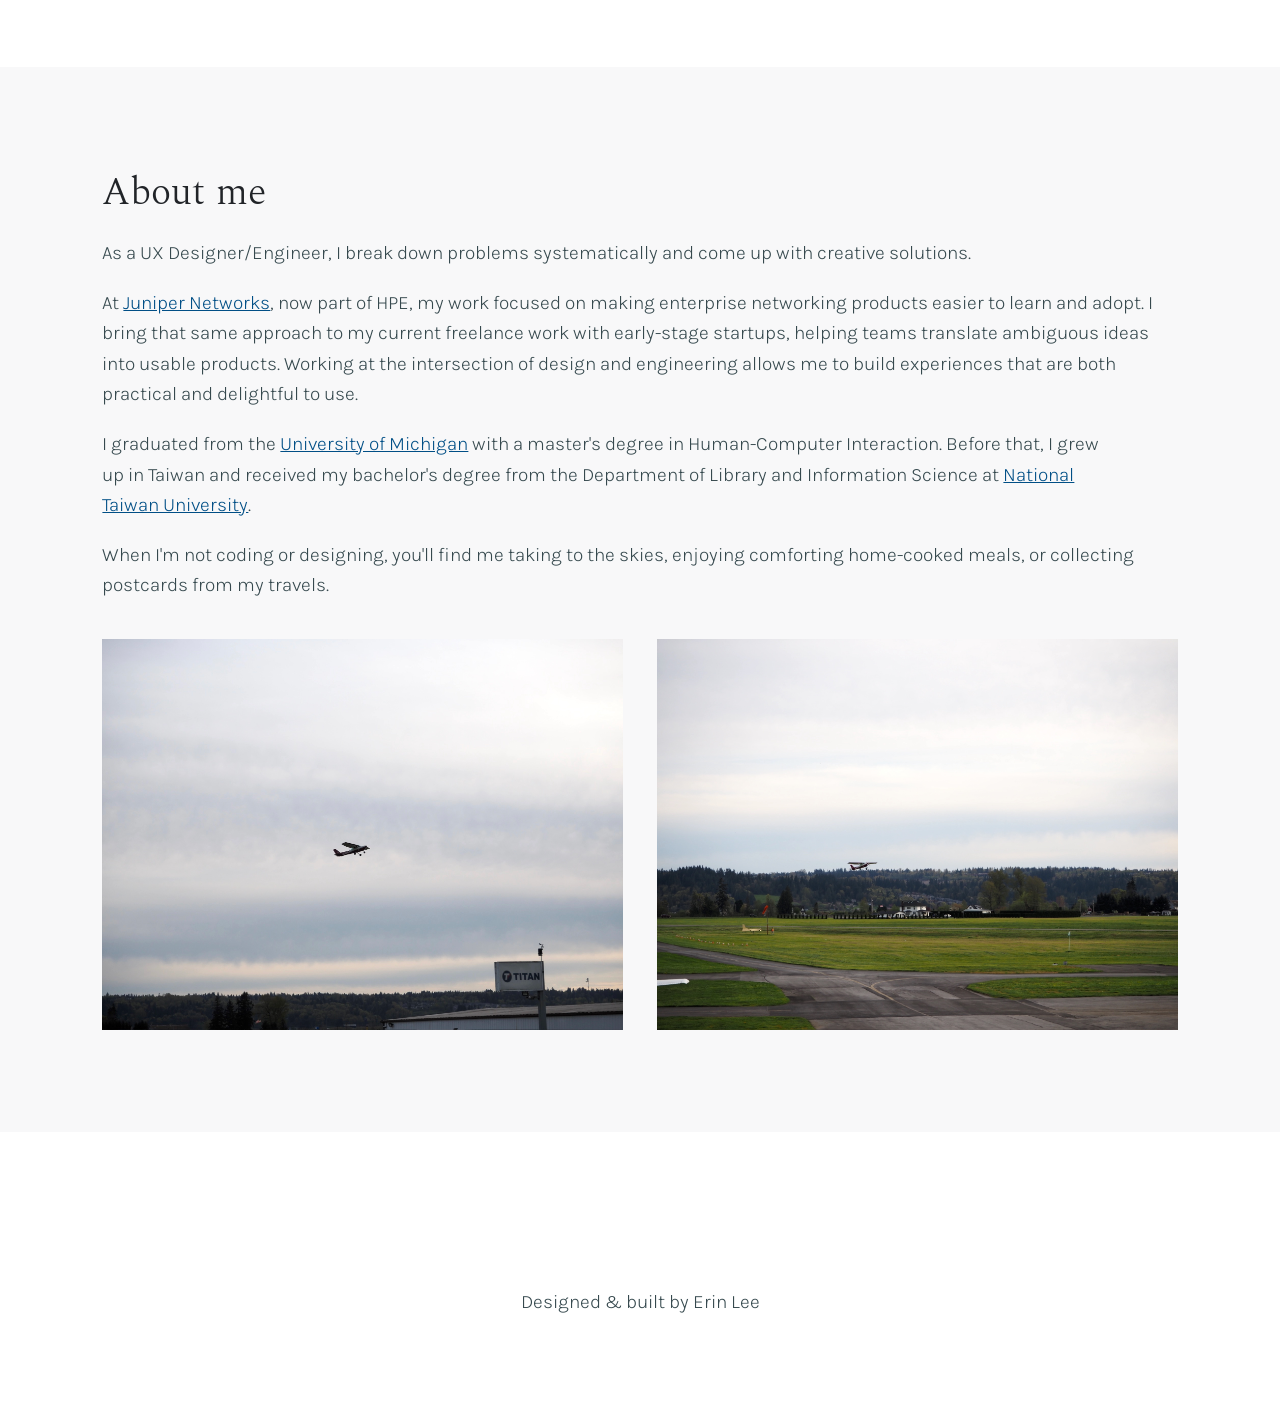
==== commit 130bba75: "Update about me section" ====
--- a/index.html
+++ b/index.html
@@ -105,7 +105,9 @@
     <section id="about">
       <div class="page about-inner">
         <h2>About me</h2>
-        <p>As a UX Designer/Engineer with a background in Information Science, I break down ambiguous problems systematically and come up with creative solutions. At <a href="https://www.juniper.net/" target="_blank" rel="noopener">Juniper Networks</a>, now part of HPE, my work focused on making enterprise networking products easier to learn and adopt. Working at the intersection of design and engineering allows me to build experiences that are both practical and delightful to use.</p>
+        <p>As a UX Designer/Engineer, I break down problems systematically and come up with creative solutions.
+        <p>At <a href="https://www.juniper.net/" target="_blank" rel="noopener">Juniper Networks</a>, now part of HPE, my work focused on making enterprise networking products easier to learn and adopt. 
+          I bring that same approach to my current freelance work with early-stage startups, helping teams translate ambiguous ideas into usable products. Working at the intersection of design and engineering allows me to build experiences that are both practical and delightful to use. </p>
         <p>I graduated from the <a href="https://umich.edu/" target="_blank" rel="noopener">University of Michigan</a> with a master's degree in Human-Computer Interaction. Before that, I grew up in Taiwan and received my bachelor's degree from the Department of Library and Information Science at <a href="https://www.ntu.edu.tw/english/" target="_blank" rel="noopener">National Taiwan University</a>.</p>
         <p>When I'm not coding or designing, you'll find me taking to the skies, enjoying comforting home-cooked meals, or collecting postcards from my travels.</p>
         <figure class="image-container">
--- a/style.css
+++ b/style.css
@@ -319,12 +319,12 @@
   gap: var(--spacing-sm);
 }
 
-.next-steps-list {
+.bulleted-list {
   display: flex;
   flex-direction: column;
   list-style: disc;
   padding-left: 1.2em;
-  gap: var(--spacing-sm);
+  gap: var(--spacing-xs);
   color: var(--color-text-secondary);
   font-weight: 300;
   font-size: 1rem;
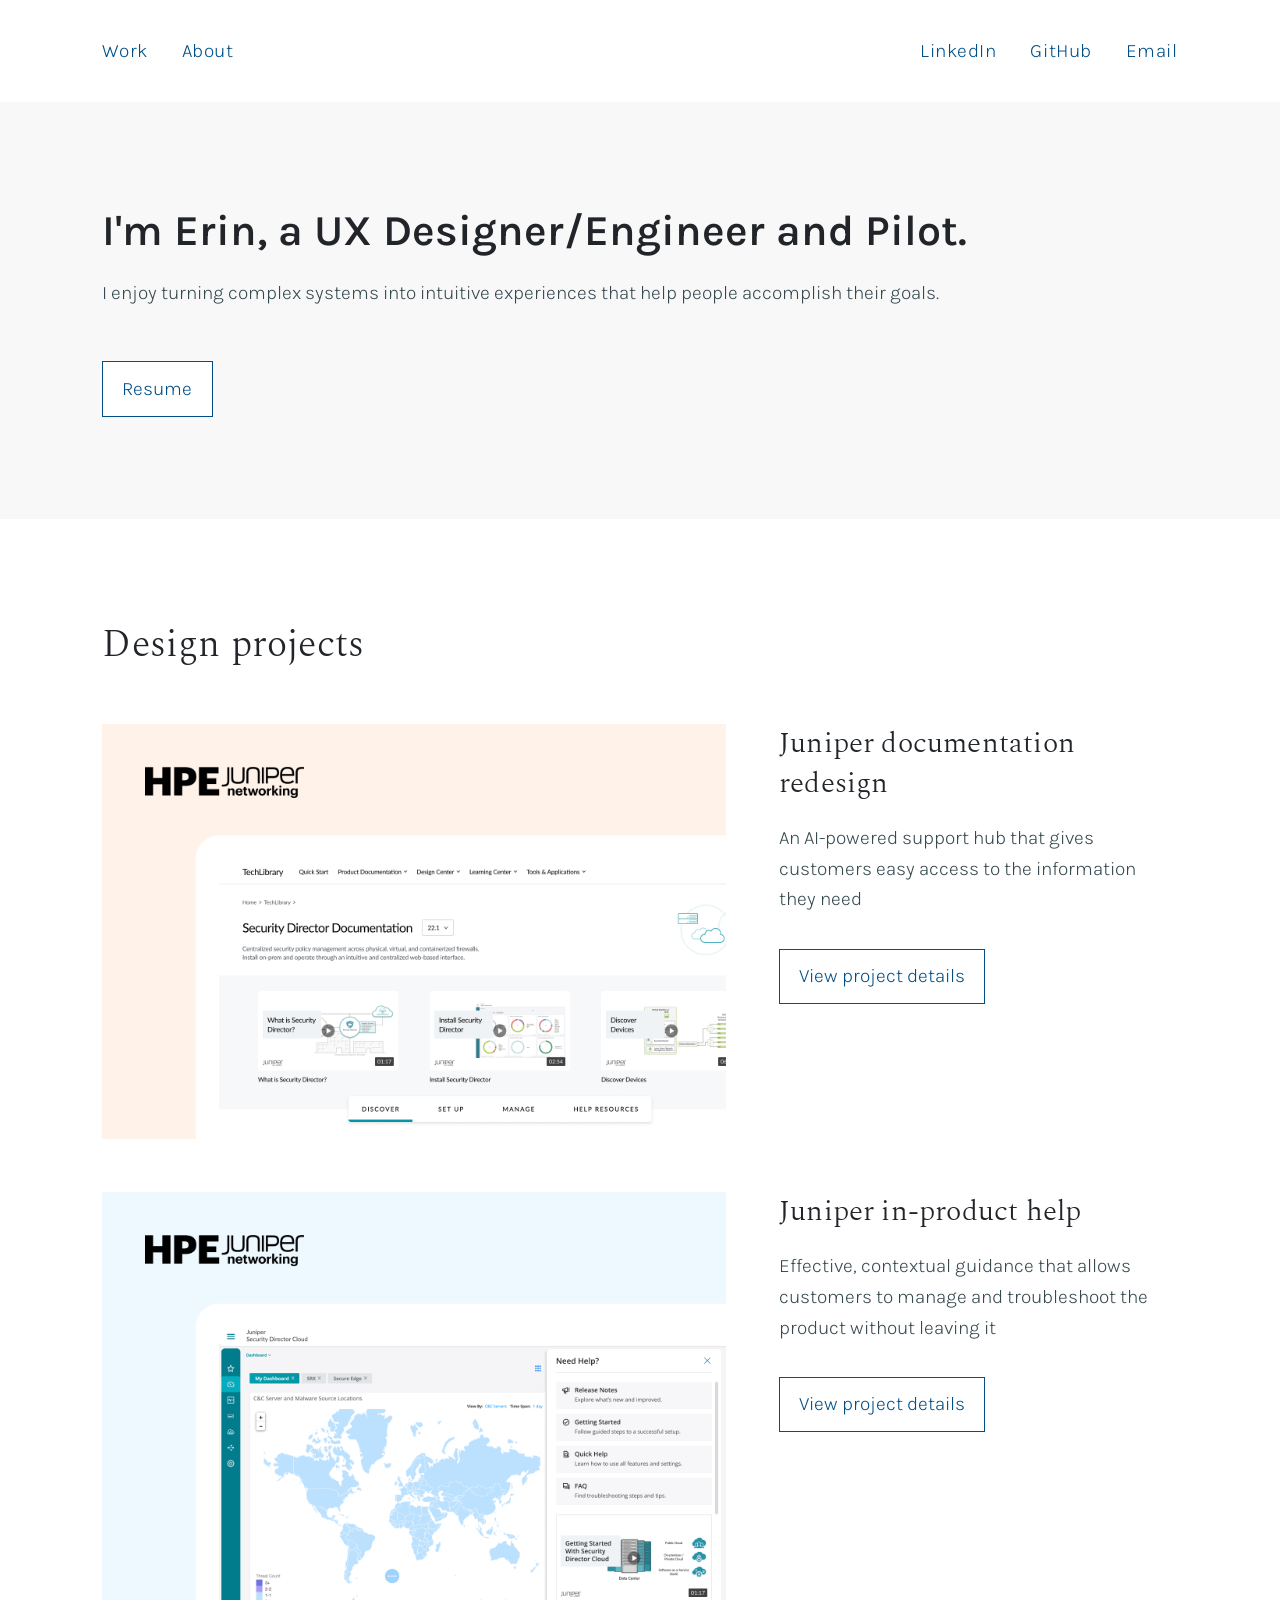
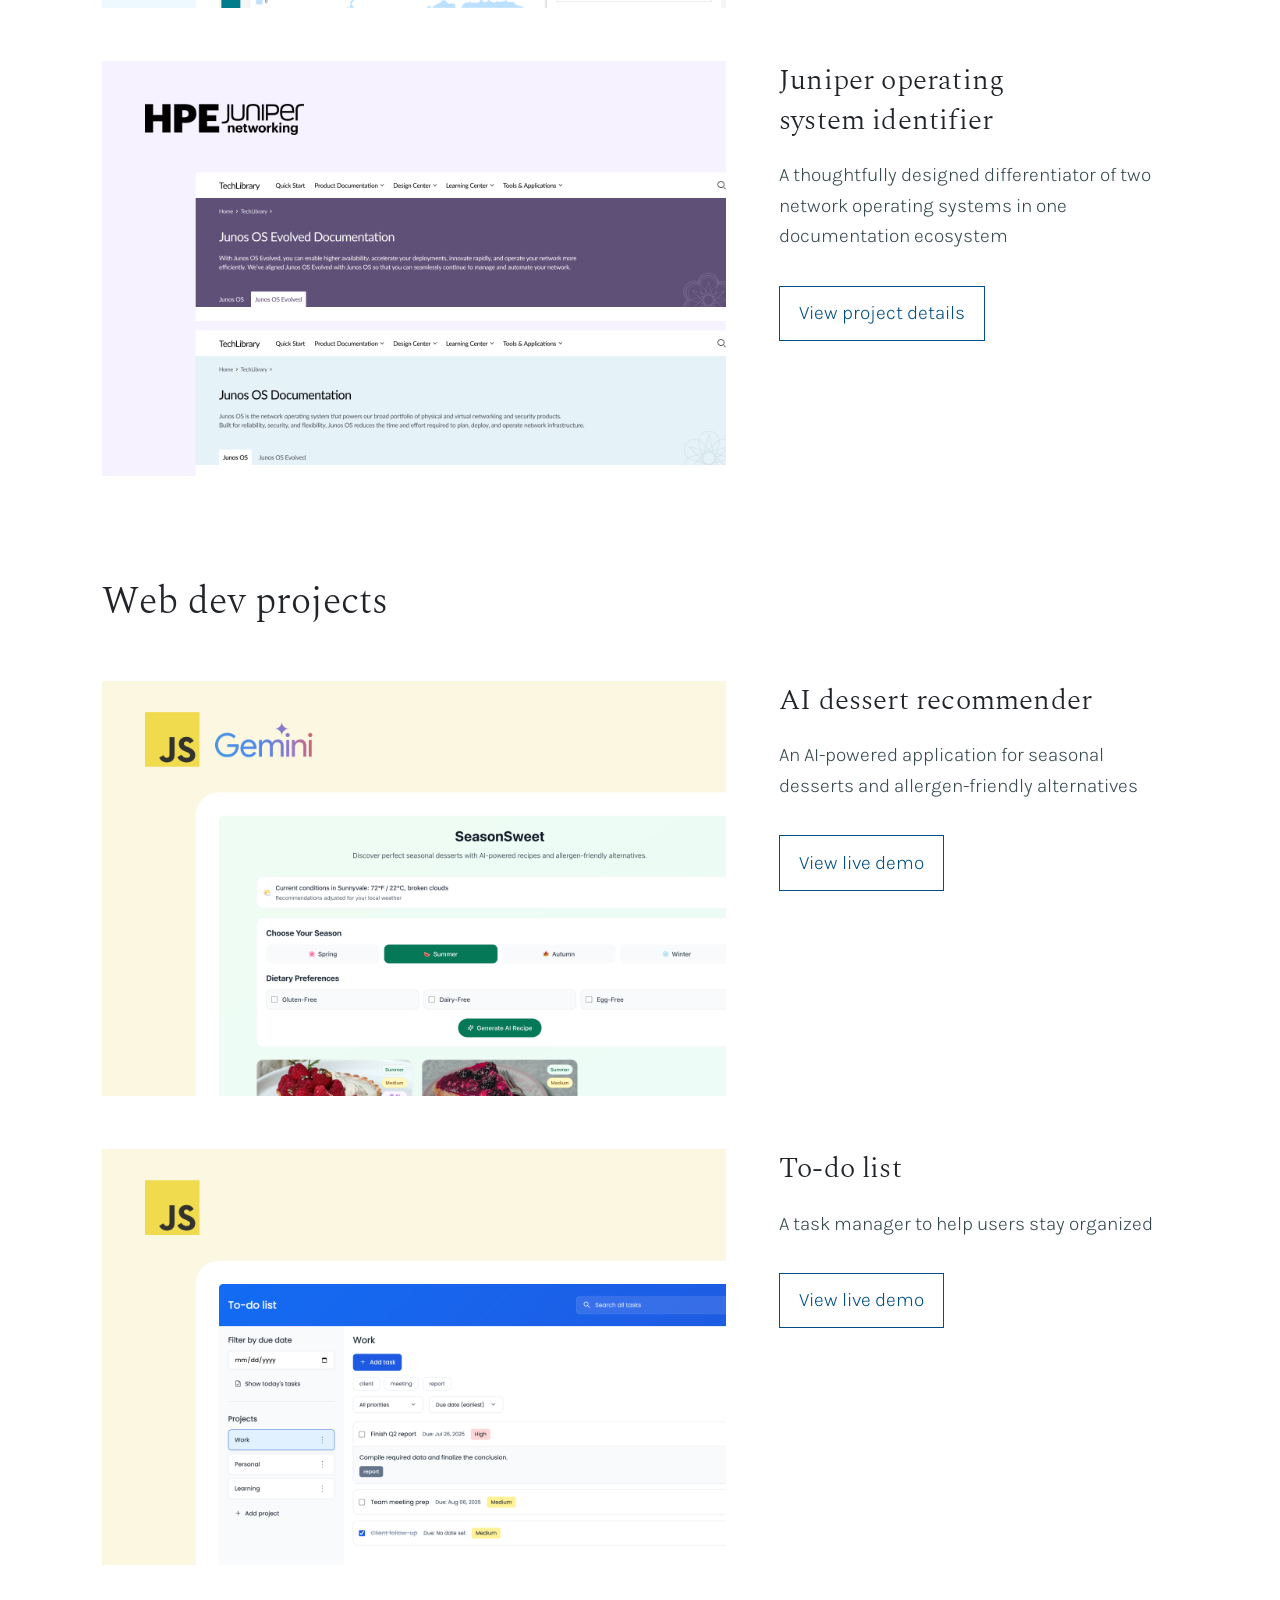
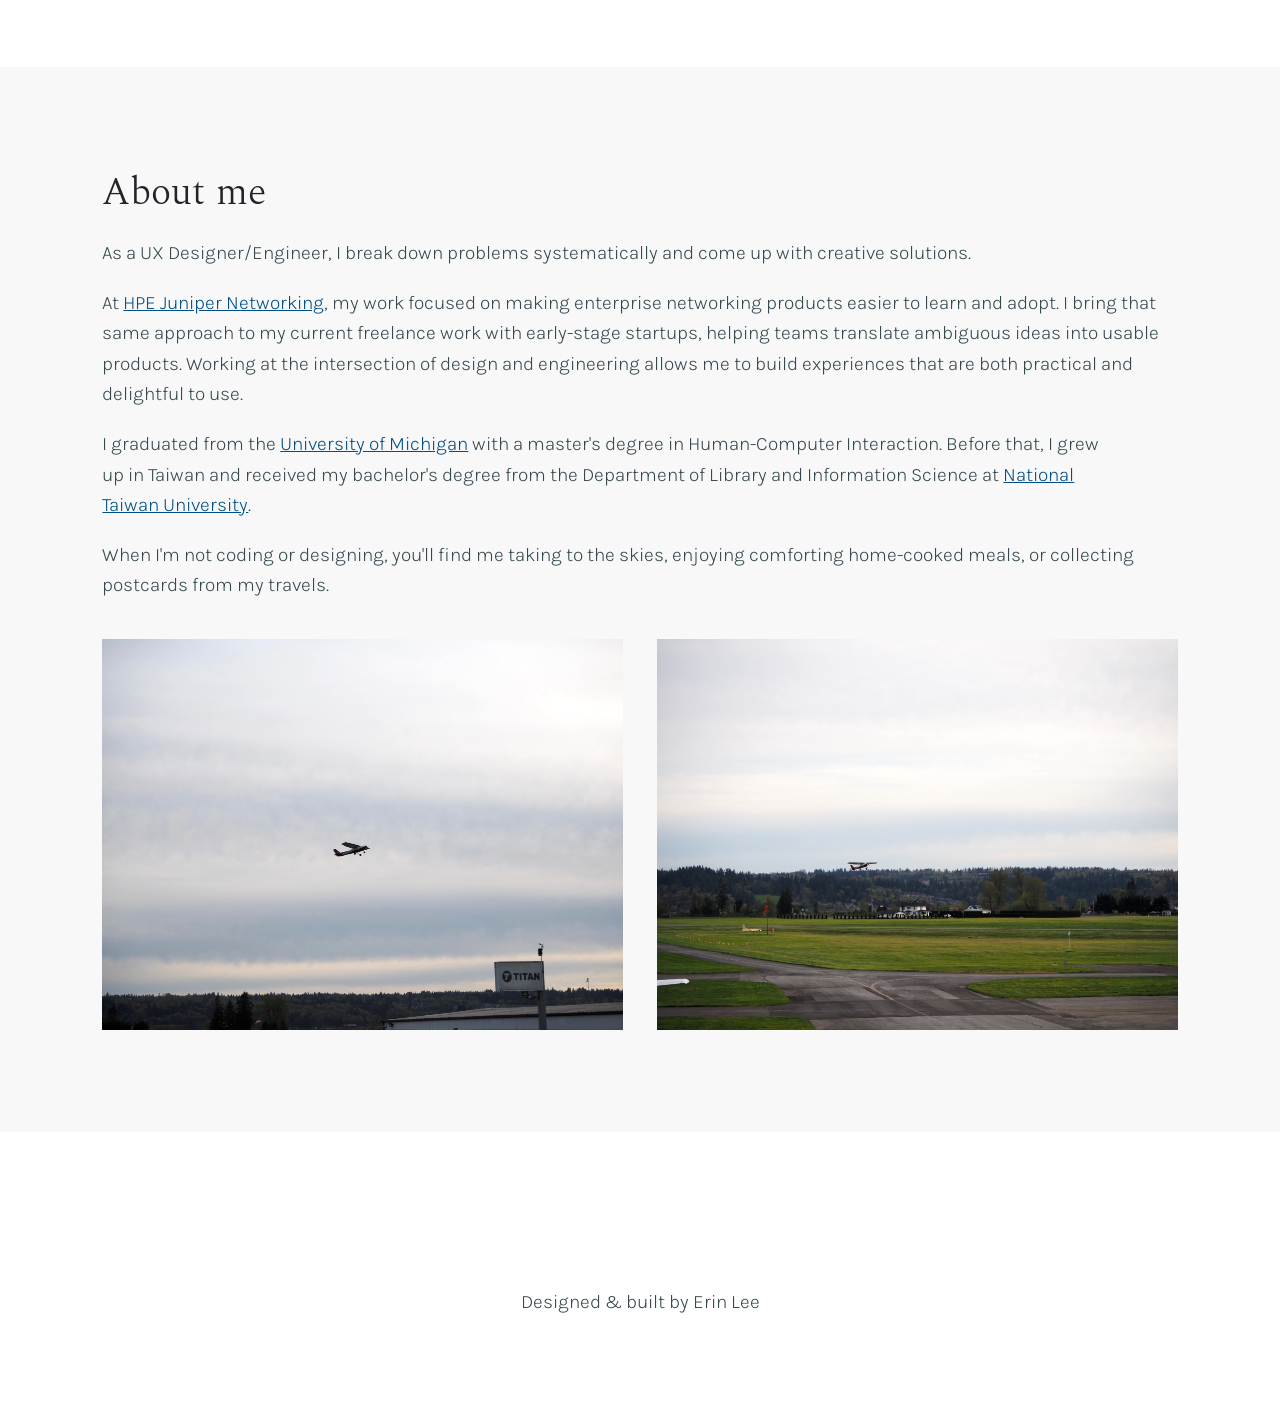
==== commit ab6756b5: "Update company name reference in about me section" ====
--- a/index.html
+++ b/index.html
@@ -106,7 +106,7 @@
       <div class="page about-inner">
         <h2>About me</h2>
         <p>As a UX Designer/Engineer, I break down problems systematically and come up with creative solutions.
-        <p>At <a href="https://www.juniper.net/" target="_blank" rel="noopener">Juniper Networks</a>, now part of HPE, my work focused on making enterprise networking products easier to learn and adopt. 
+        <p>At <a href="https://www.juniper.net/" target="_blank" rel="noopener">HPE Juniper Networking</a>, my work focused on making enterprise networking products easier to learn and adopt. 
           I bring that same approach to my current freelance work with early-stage startups, helping teams translate ambiguous ideas into usable products. Working at the intersection of design and engineering allows me to build experiences that are both practical and delightful to use. </p>
         <p>I graduated from the <a href="https://umich.edu/" target="_blank" rel="noopener">University of Michigan</a> with a master's degree in Human-Computer Interaction. Before that, I grew up in Taiwan and received my bachelor's degree from the Department of Library and Information Science at <a href="https://www.ntu.edu.tw/english/" target="_blank" rel="noopener">National Taiwan University</a>.</p>
         <p>When I'm not coding or designing, you'll find me taking to the skies, enjoying comforting home-cooked meals, or collecting postcards from my travels.</p>
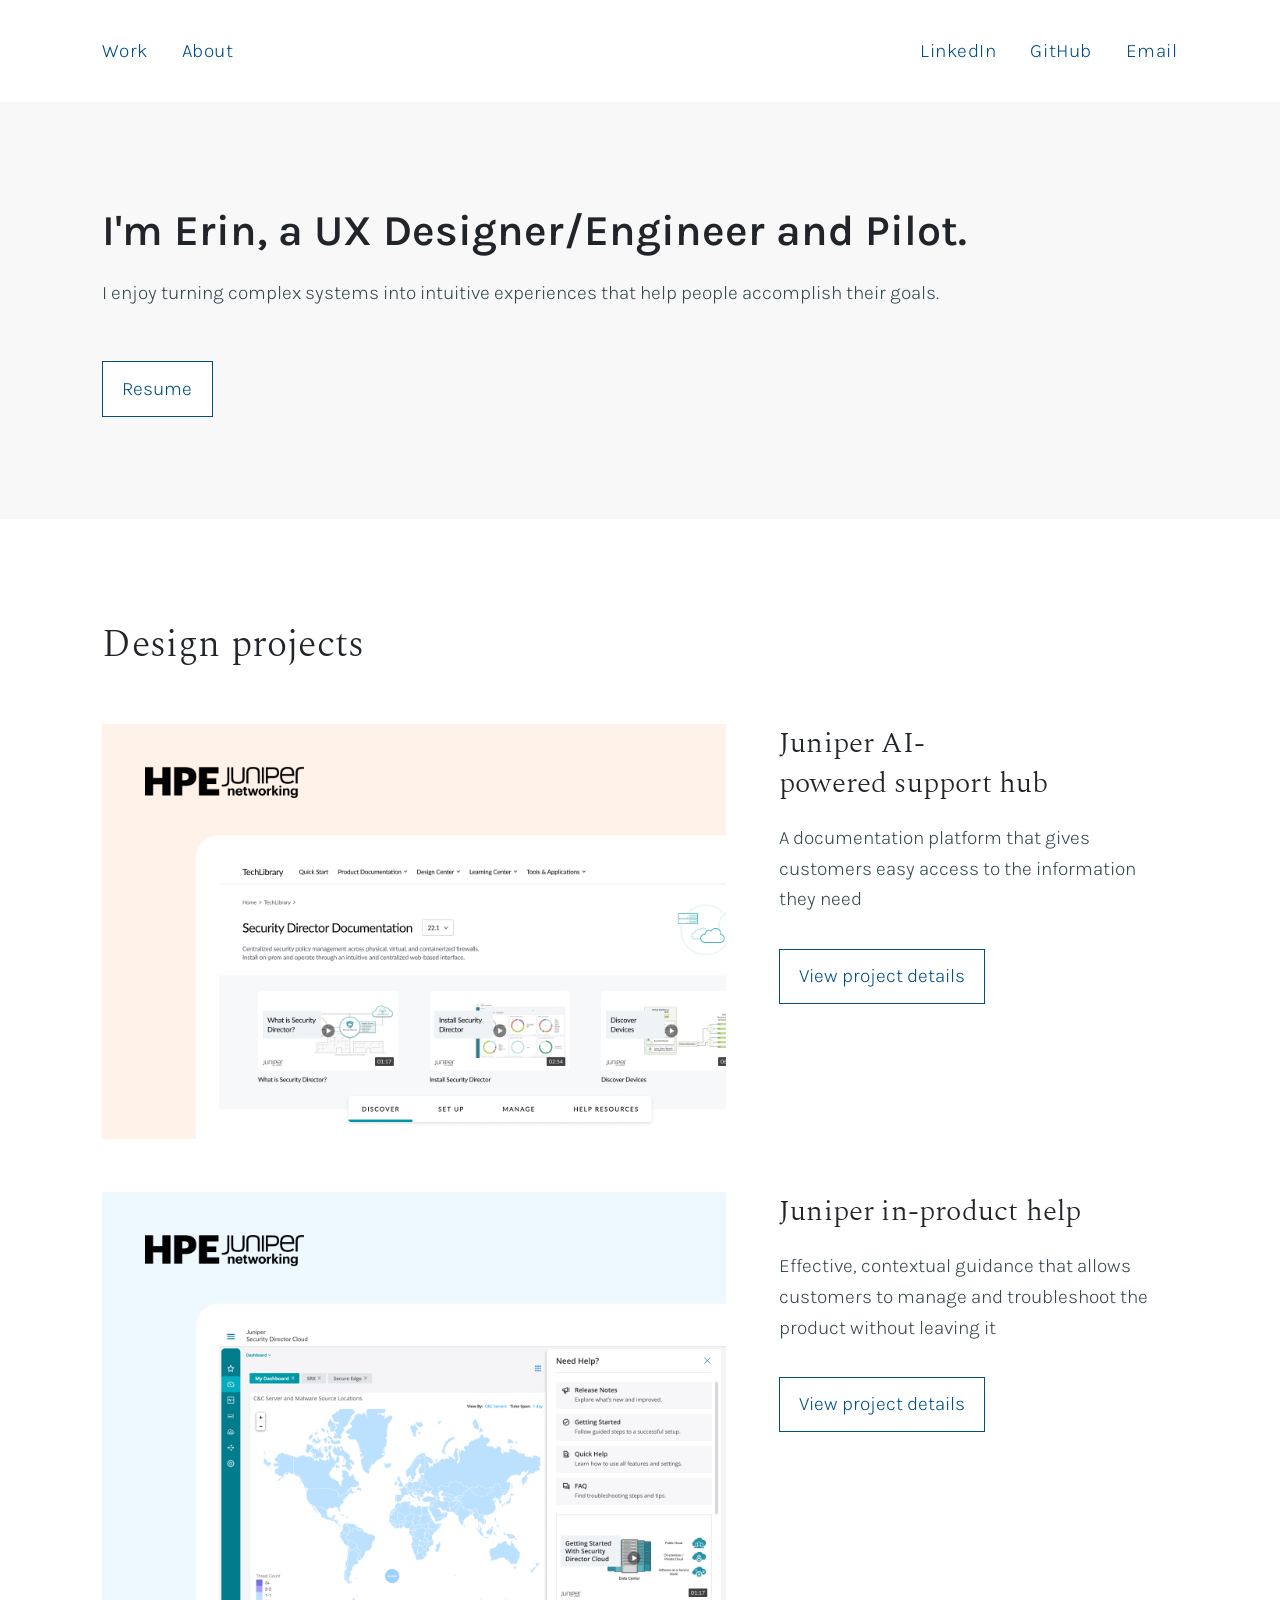
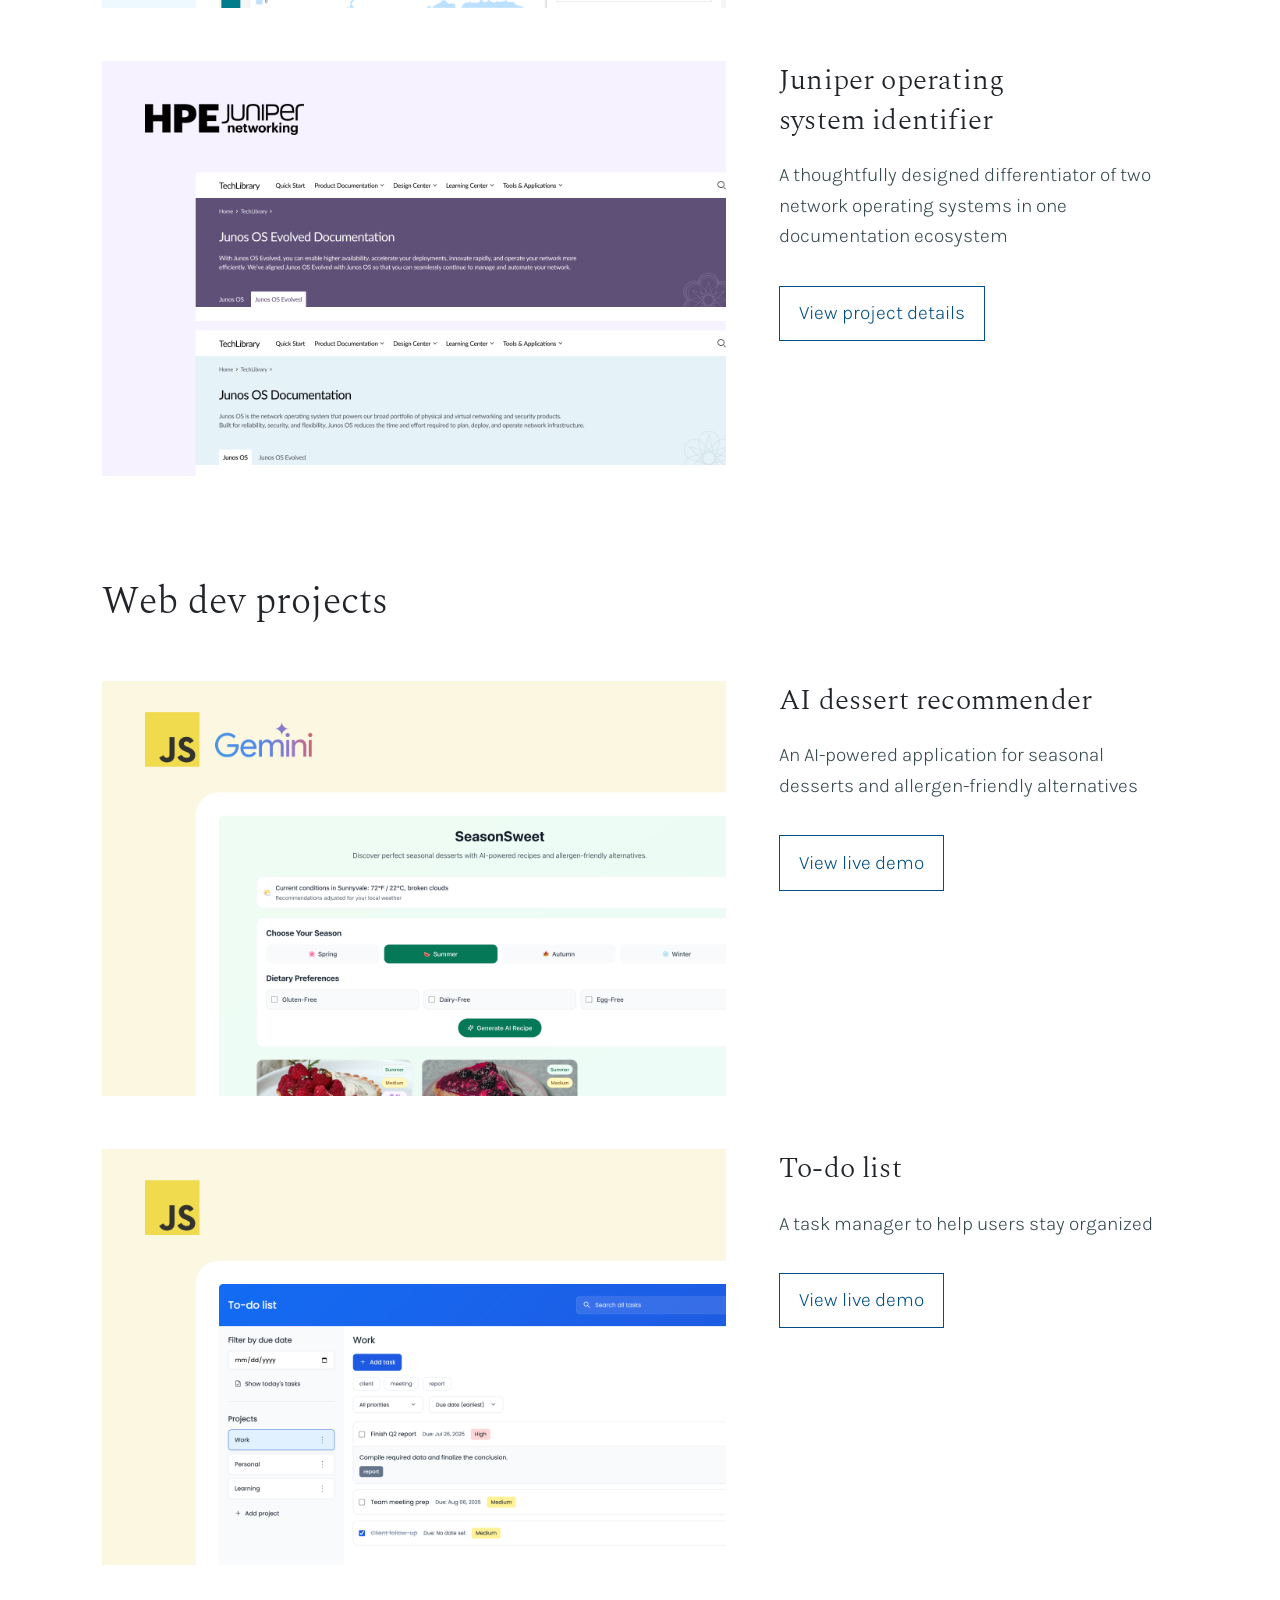
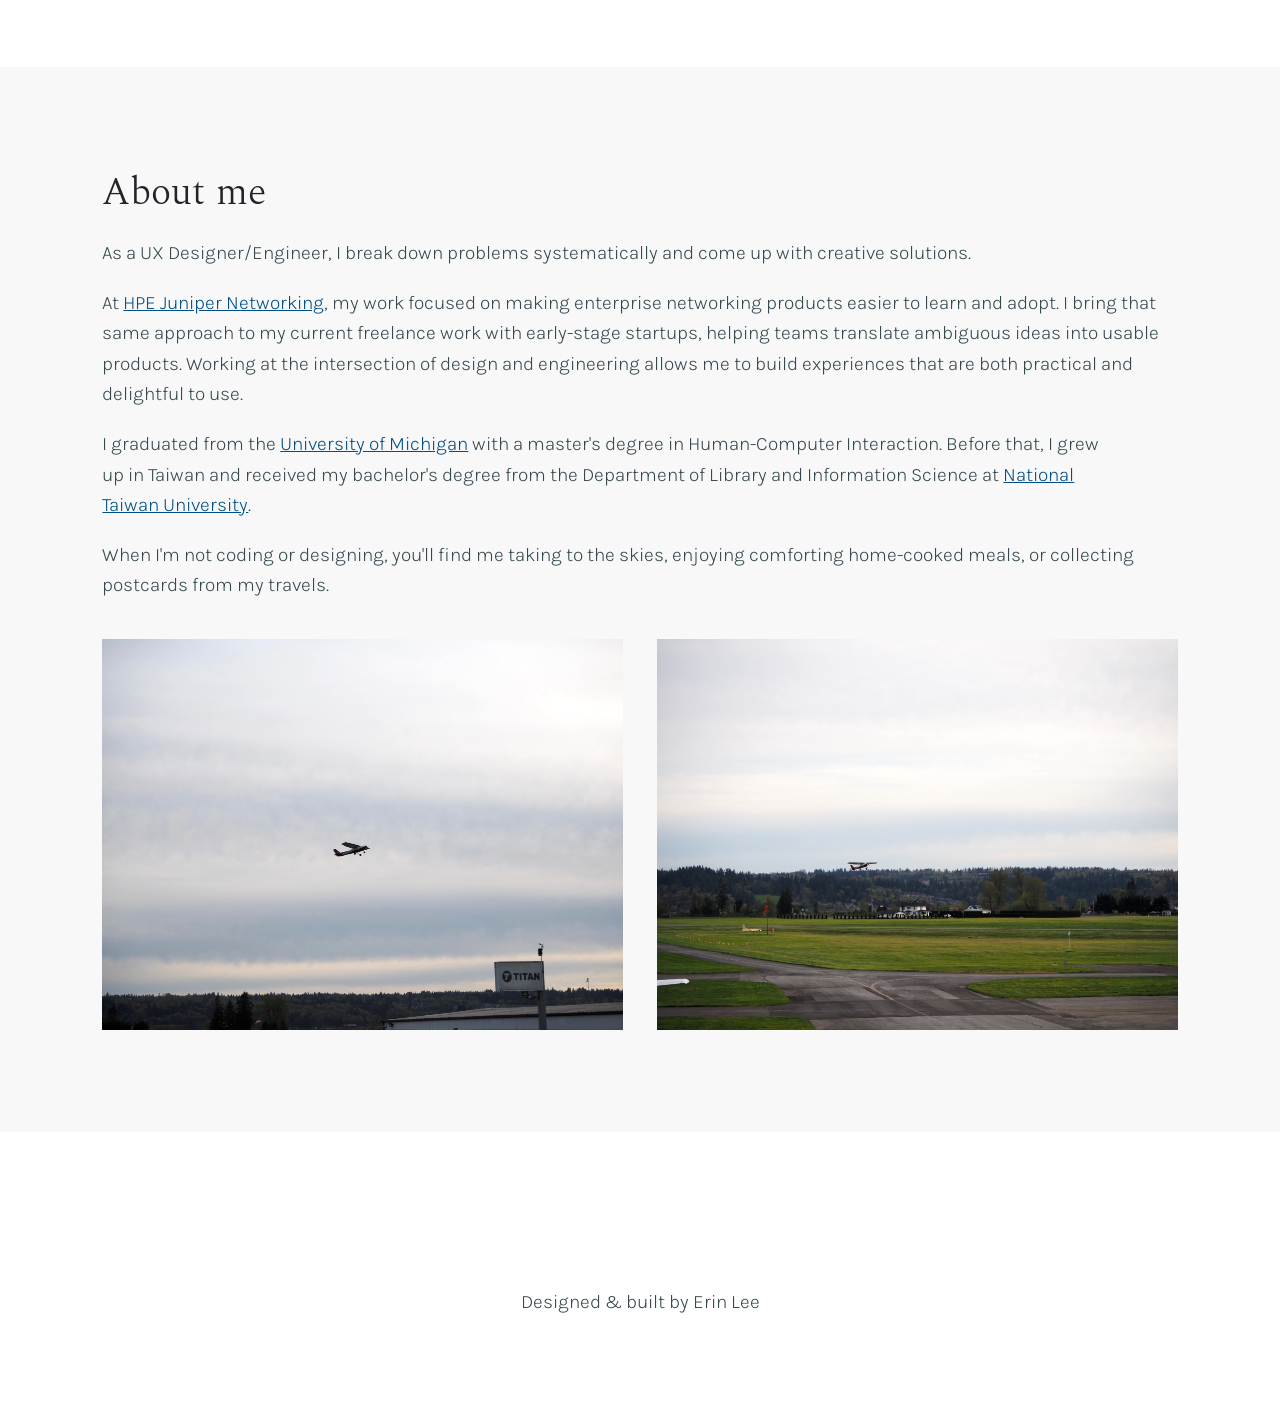
==== commit f4bf7915: "Rename documentation redesign project to AI-powered support hub" ====
--- a/index.html
+++ b/index.html
@@ -44,9 +44,9 @@
         <article class="project-container">
           <img src="images/home/Design Project 1.png" alt="Juniper documentation website interface">
           <div class="project-description">
-            <h3>Juniper documentation redesign</h3>
-            <p>An AI-powered support hub that gives customers easy access to the information they need</p>
-            <a href="documentation-redesign.html" aria-label="View Juniper documentation redesign project details">
+            <h3>Juniper AI-powered support hub</h3>
+            <p>A documentation platform that gives customers easy access to the information they need</p>
+            <a href="ai-powered-support-hub.html" aria-label="View Juniper AI-powered support hub project details">
               <button>View project details</button>
             </a>
           </div>
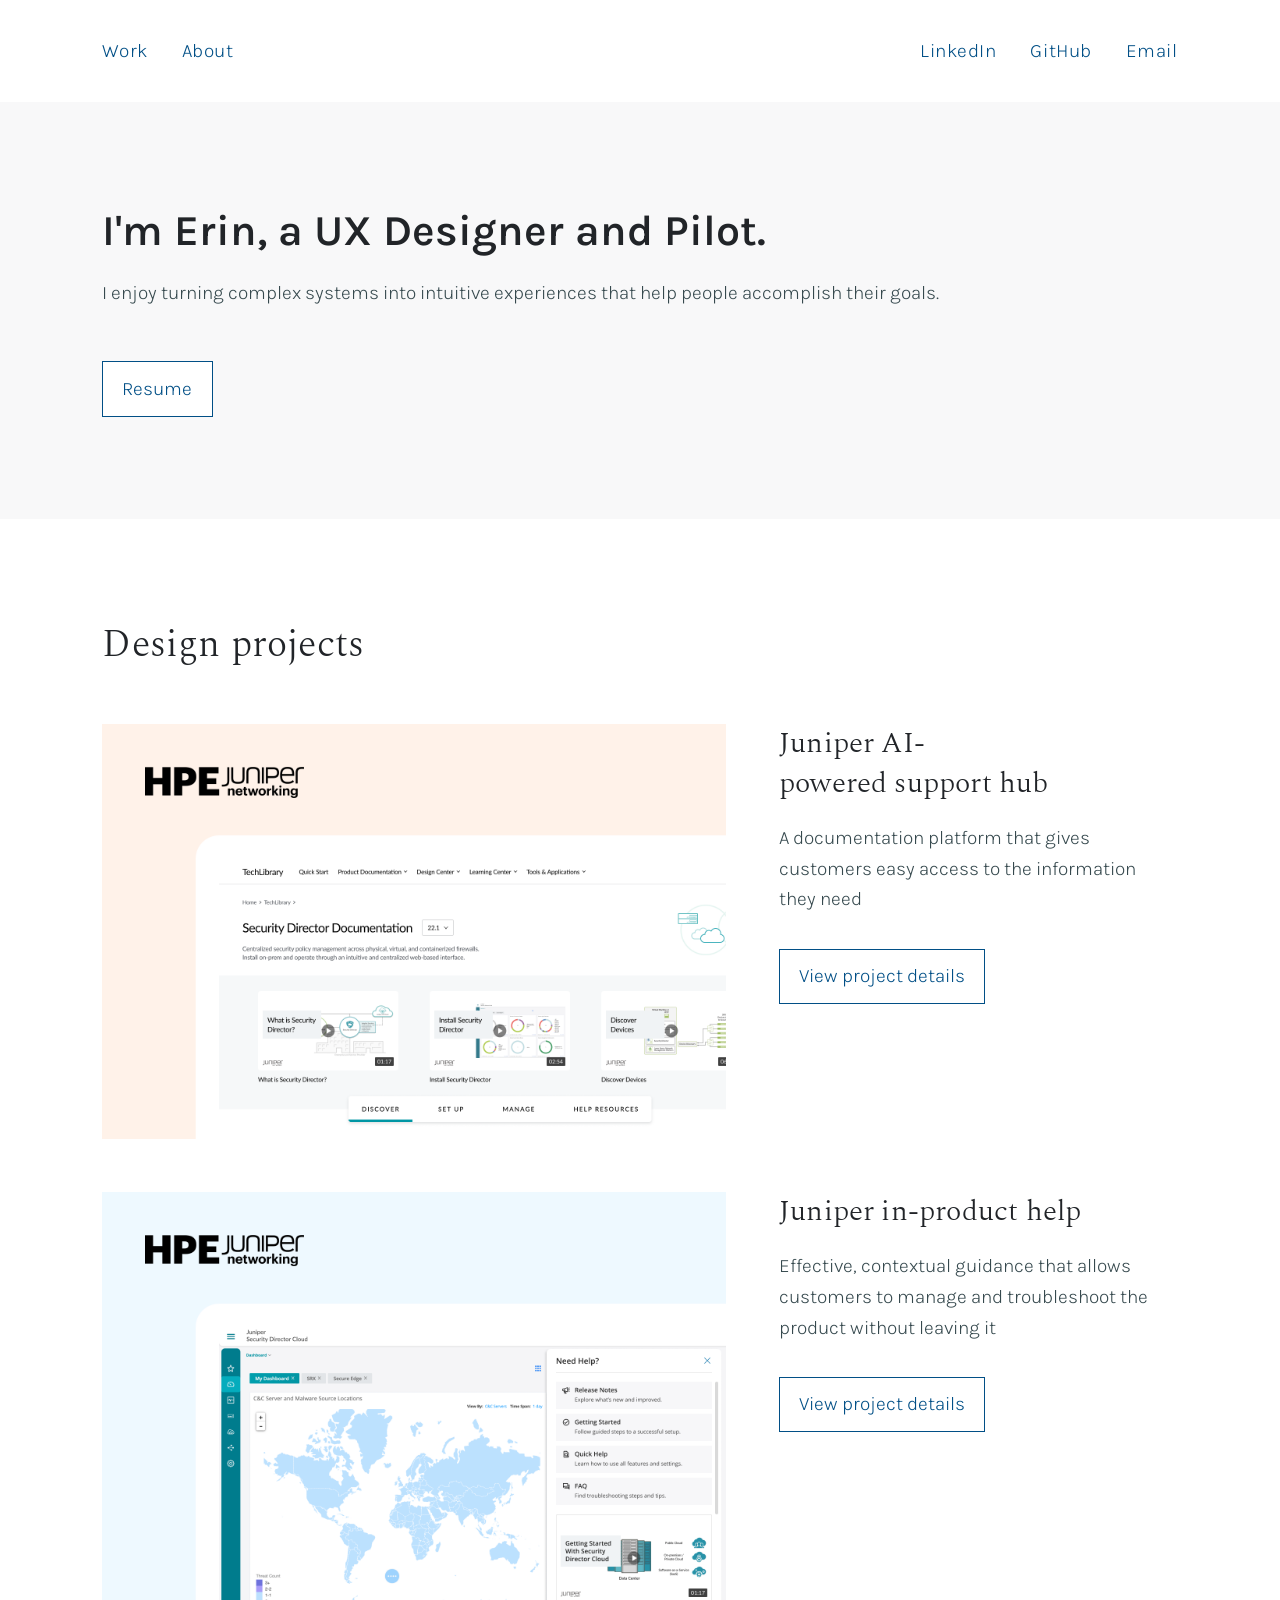
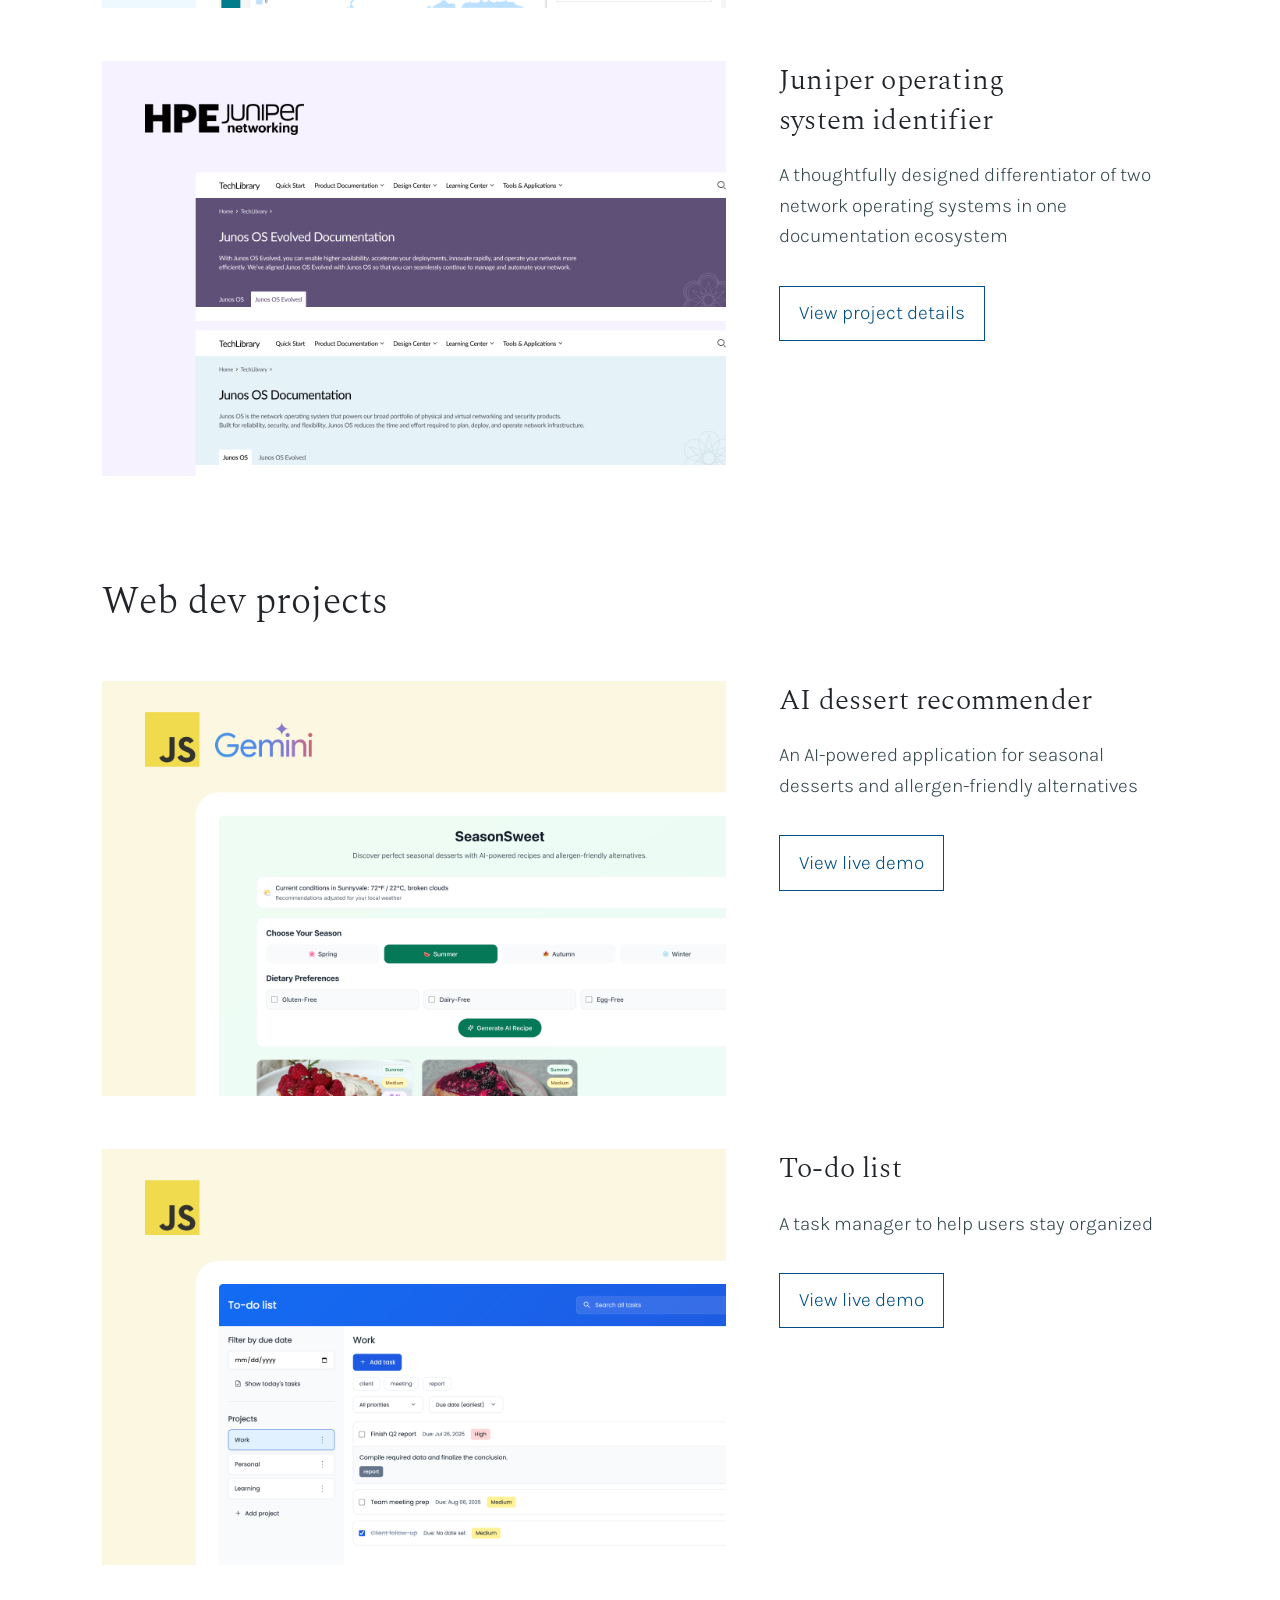
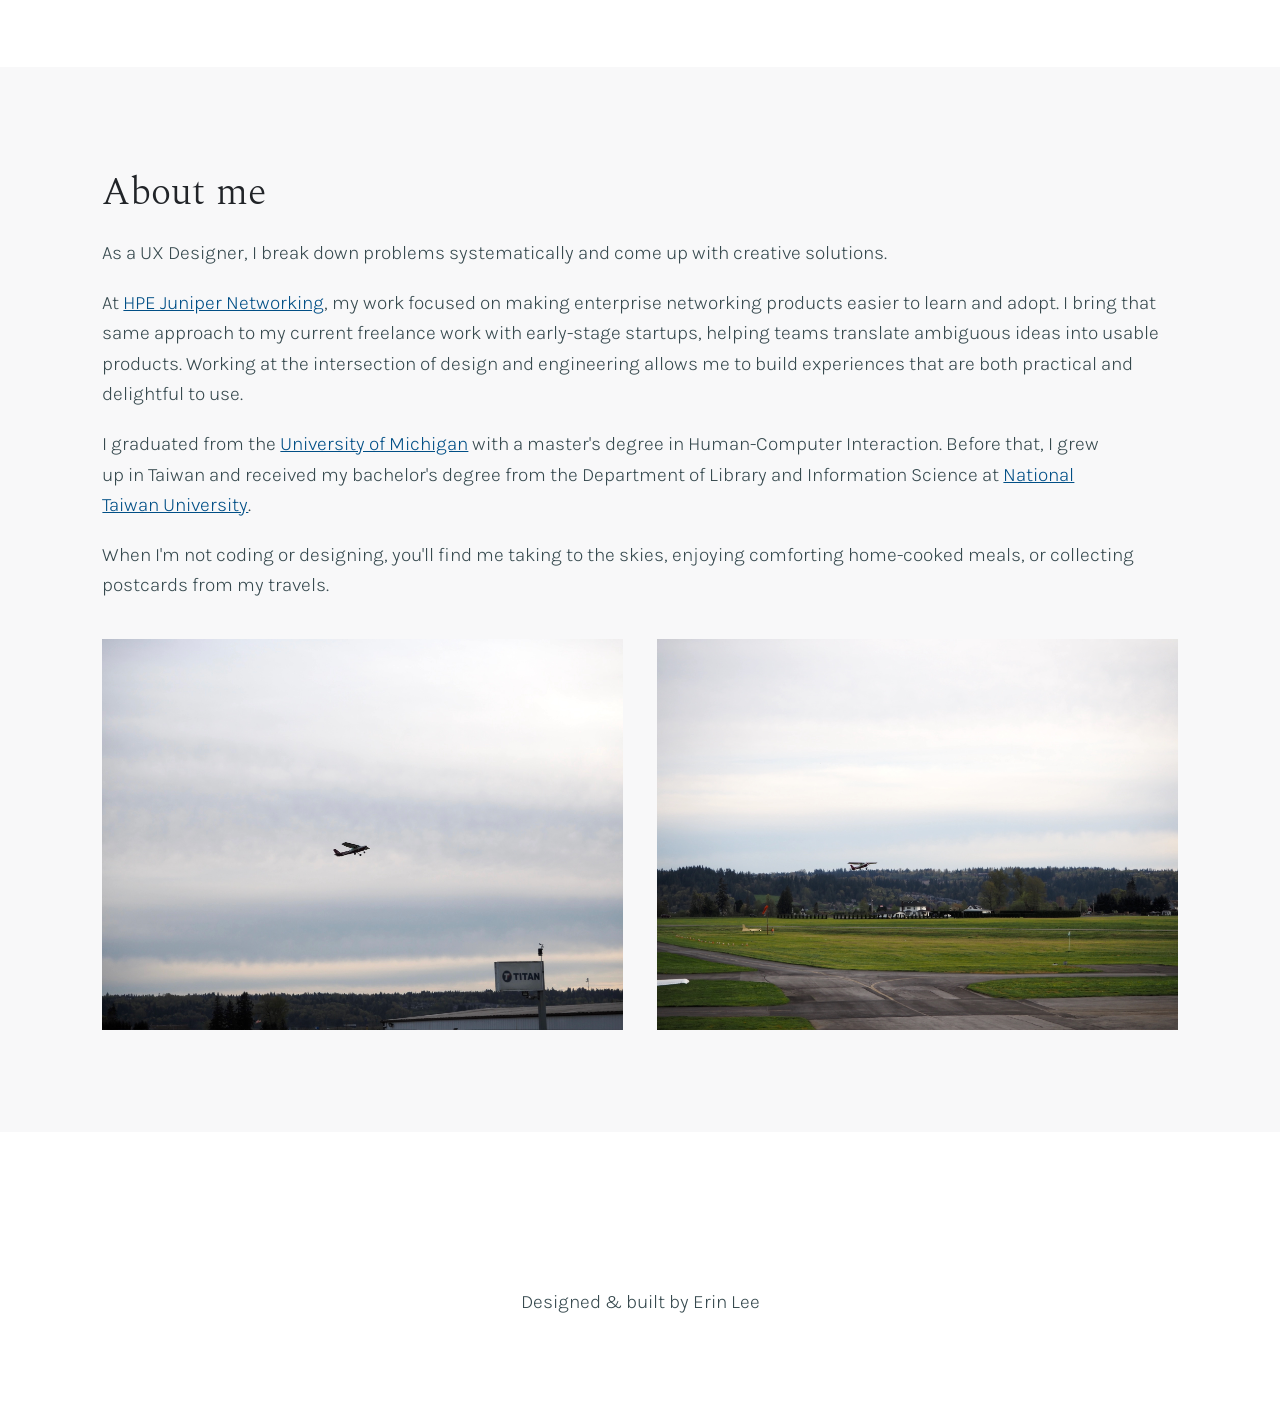
==== commit a2e5dd0c: "Update introduction" ====
--- a/index.html
+++ b/index.html
@@ -29,7 +29,7 @@
   <main>
     <section class="hero">
       <div class="page hero-inner">
-        <h1>I'm Erin, a UX Designer/Engineer and Pilot.</h1>
+        <h1>I'm Erin, a UX Designer and Pilot.</h1>
         <p>I enjoy turning complex systems into intuitive experiences that help people accomplish their goals.</p>
         <a href="https://drive.google.com/file/d/1QiWrb0I9Tln1lahvdZQLA8X2A1yKy1-5/view?usp=sharing" aria-label="View my resume" target="_blank" rel="noopener">
           <button>Resume</button>
@@ -46,7 +46,7 @@
           <div class="project-description">
             <h3>Juniper AI-powered support hub</h3>
             <p>A documentation platform that gives customers easy access to the information they need</p>
-            <a href="ai-powered-support-hub.html" aria-label="View Juniper AI-powered support hub project details">
+            <a href="support-hub.html" aria-label="View Juniper AI-powered support hub project details">
               <button>View project details</button>
             </a>
           </div>
@@ -105,7 +105,7 @@
     <section id="about">
       <div class="page about-inner">
         <h2>About me</h2>
-        <p>As a UX Designer/Engineer, I break down problems systematically and come up with creative solutions.
+        <p>As a UX Designer, I break down problems systematically and come up with creative solutions.
         <p>At <a href="https://www.juniper.net/" target="_blank" rel="noopener">HPE Juniper Networking</a>, my work focused on making enterprise networking products easier to learn and adopt. 
           I bring that same approach to my current freelance work with early-stage startups, helping teams translate ambiguous ideas into usable products. Working at the intersection of design and engineering allows me to build experiences that are both practical and delightful to use. </p>
         <p>I graduated from the <a href="https://umich.edu/" target="_blank" rel="noopener">University of Michigan</a> with a master's degree in Human-Computer Interaction. Before that, I grew up in Taiwan and received my bachelor's degree from the Department of Library and Information Science at <a href="https://www.ntu.edu.tw/english/" target="_blank" rel="noopener">National Taiwan University</a>.</p>
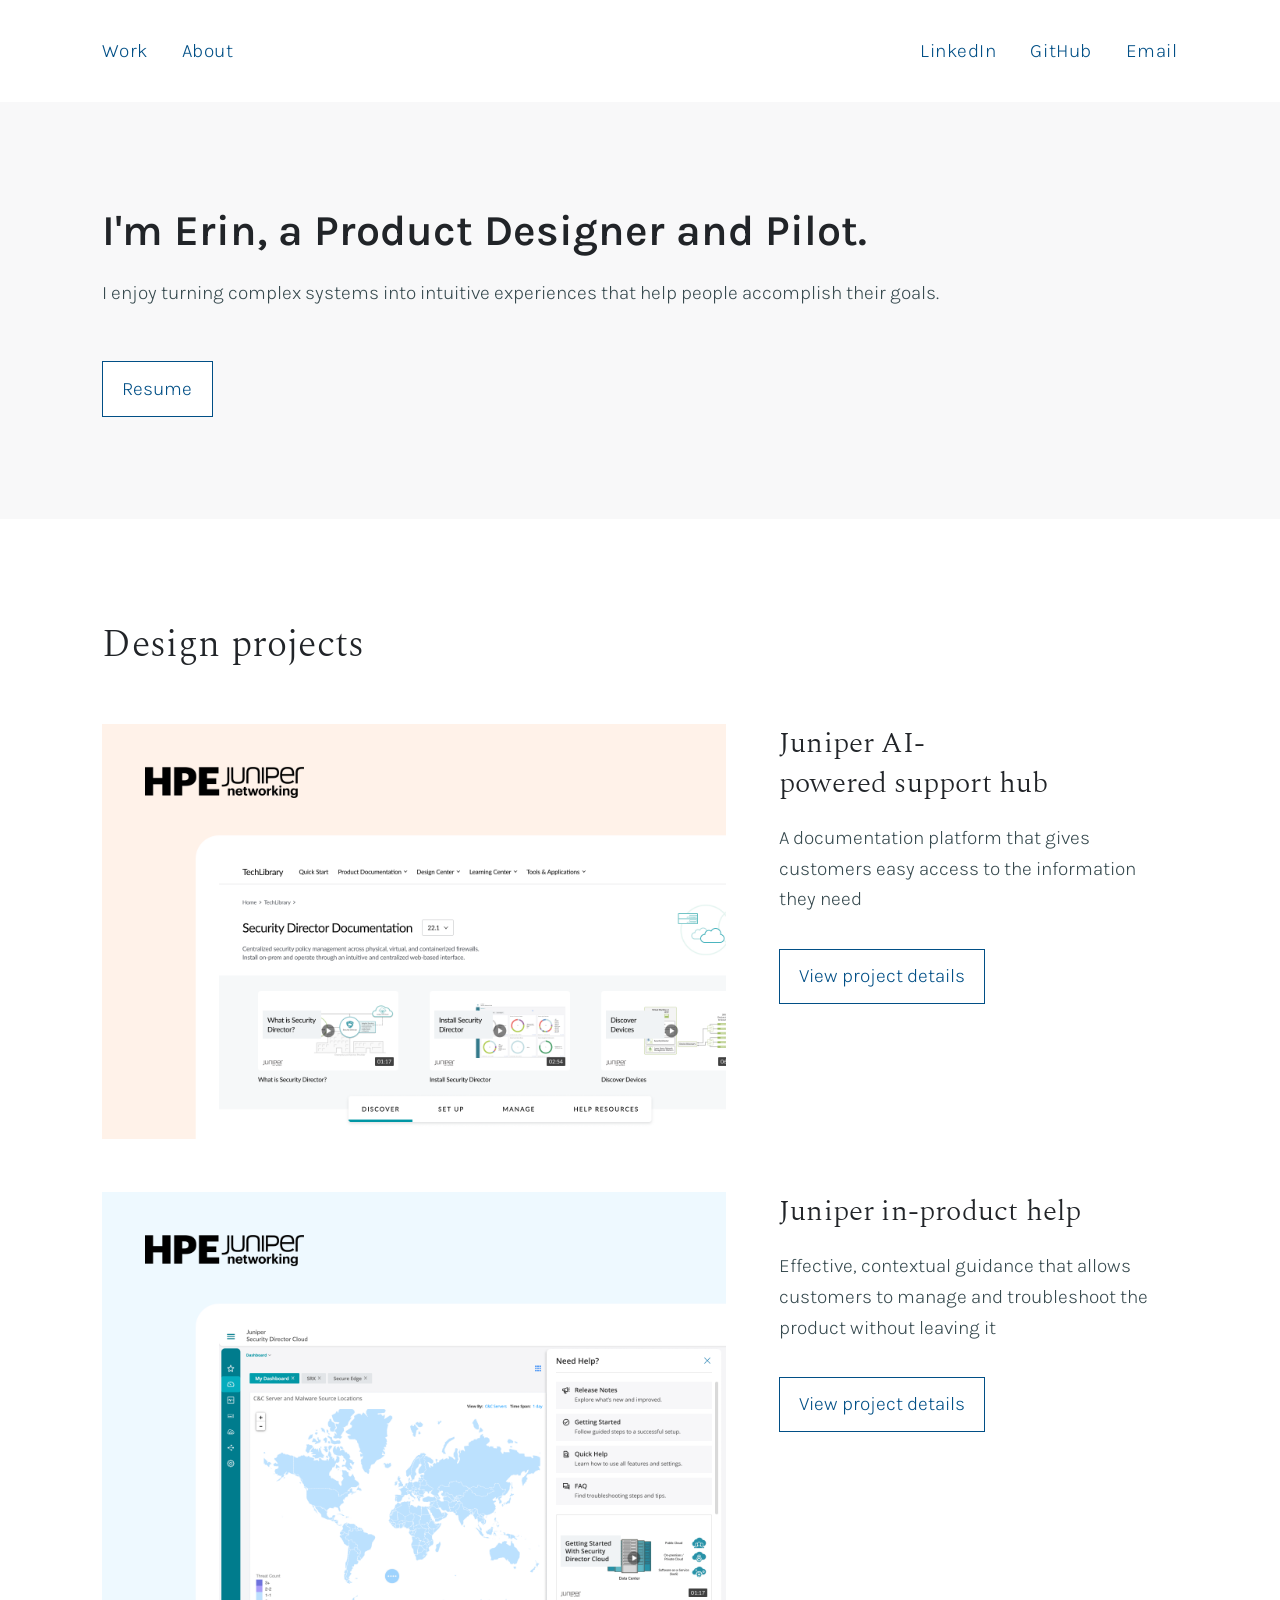
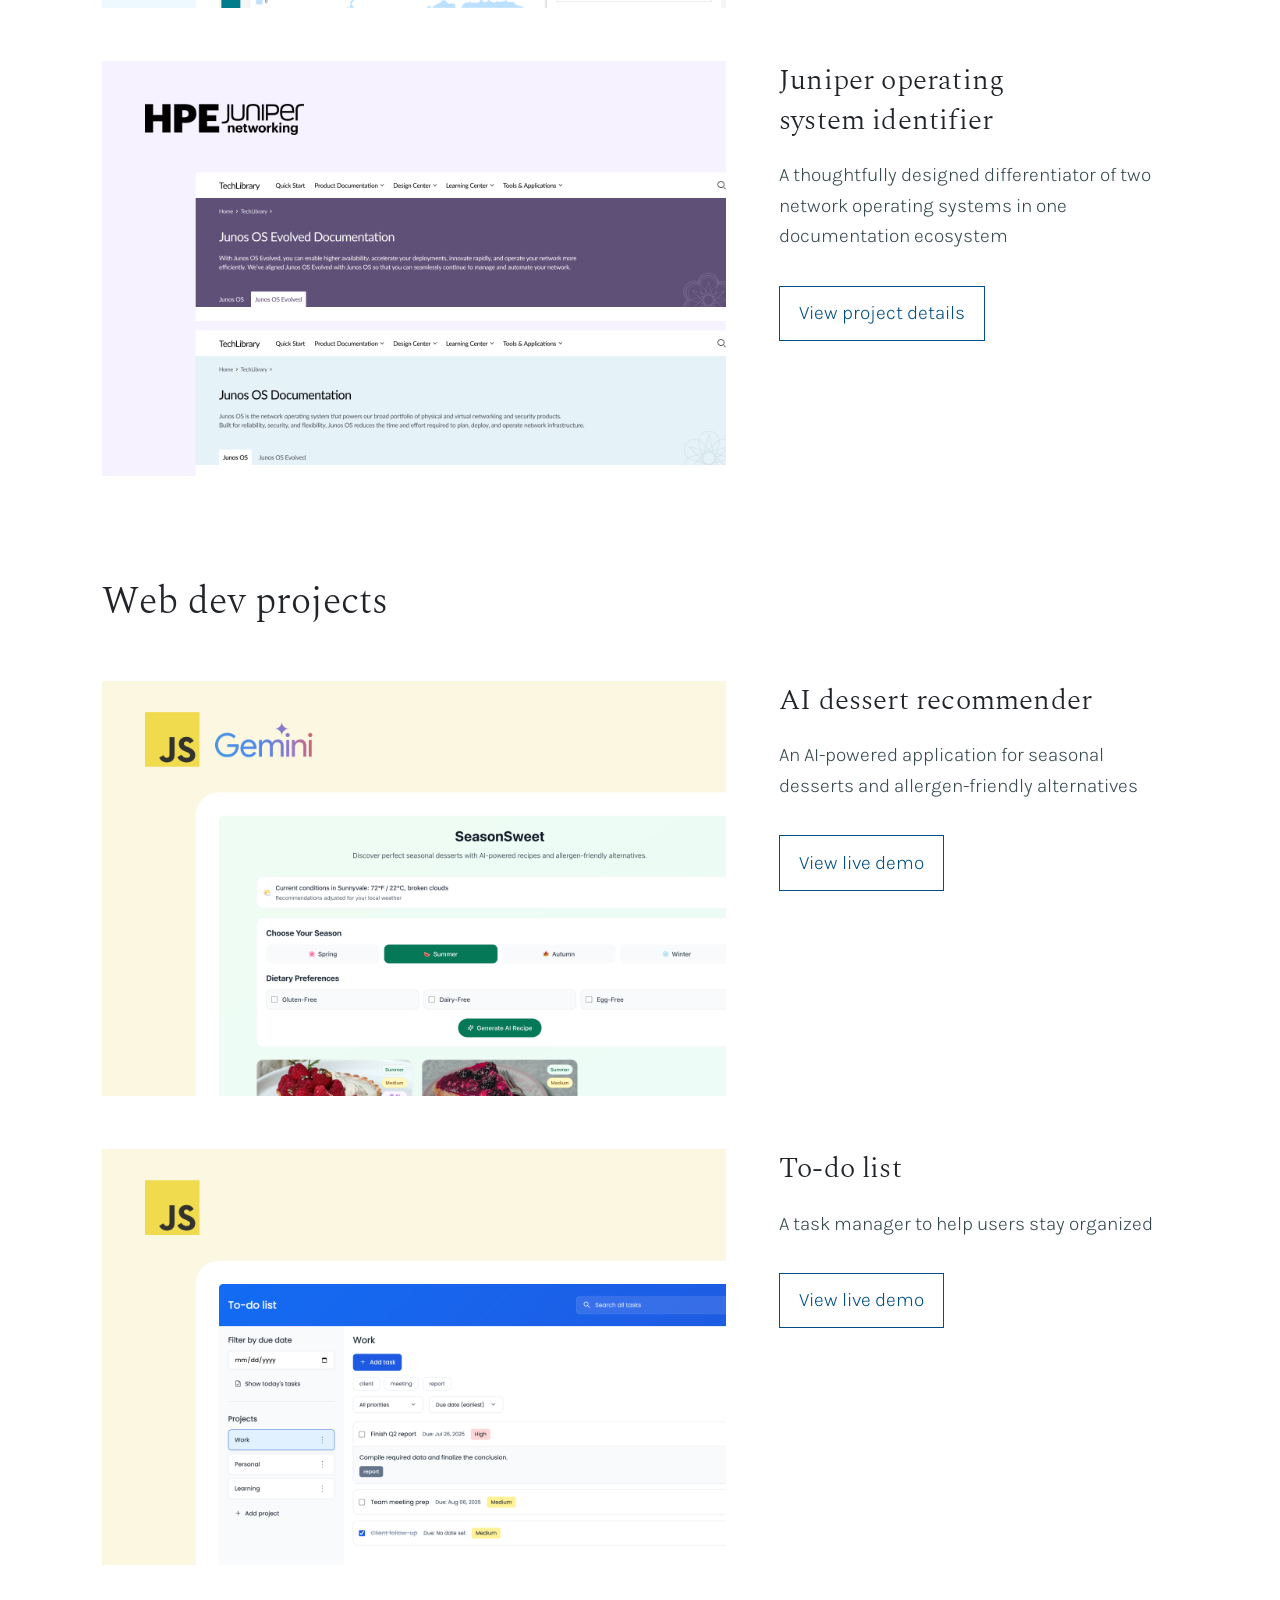
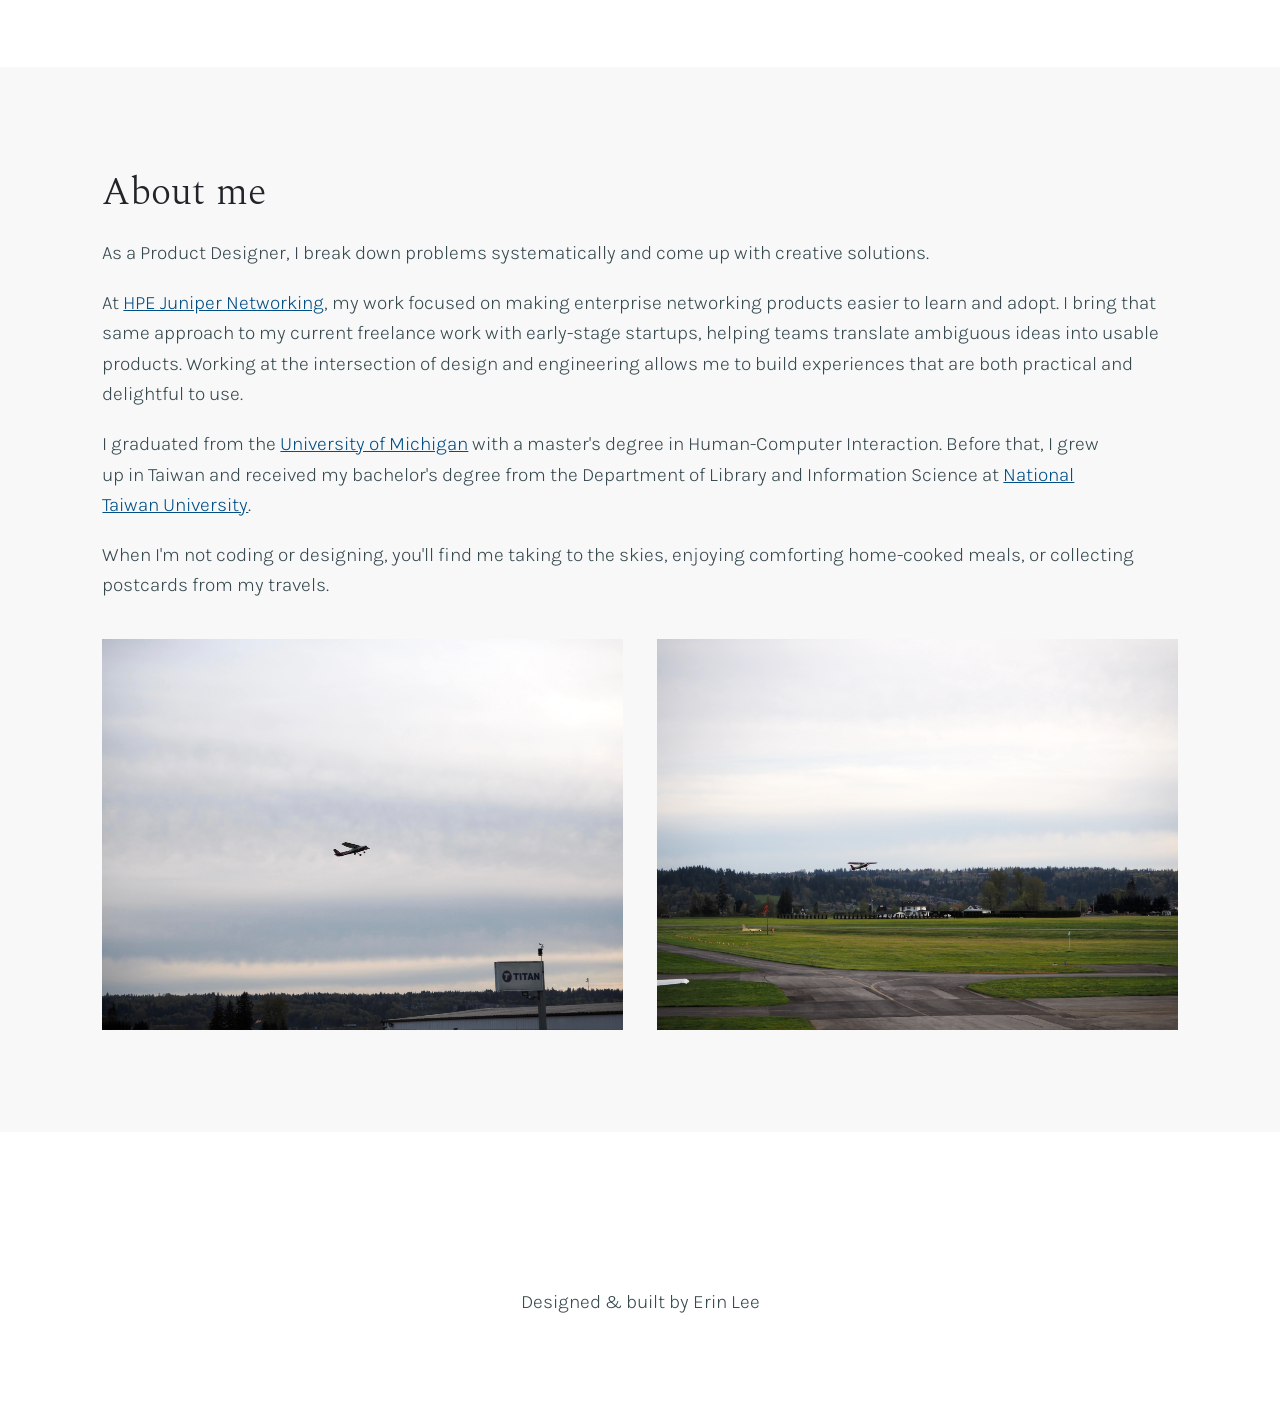
==== commit e9d3c35a: "Update introduction" ====
--- a/index.html
+++ b/index.html
@@ -29,7 +29,7 @@
   <main>
     <section class="hero">
       <div class="page hero-inner">
-        <h1>I'm Erin, a UX Designer and Pilot.</h1>
+        <h1>I'm Erin, a Product Designer and Pilot.</h1>
         <p>I enjoy turning complex systems into intuitive experiences that help people accomplish their goals.</p>
         <a href="https://drive.google.com/file/d/1QiWrb0I9Tln1lahvdZQLA8X2A1yKy1-5/view?usp=sharing" aria-label="View my resume" target="_blank" rel="noopener">
           <button>Resume</button>
@@ -105,7 +105,7 @@
     <section id="about">
       <div class="page about-inner">
         <h2>About me</h2>
-        <p>As a UX Designer, I break down problems systematically and come up with creative solutions.
+        <p>As a Product Designer, I break down problems systematically and come up with creative solutions.
         <p>At <a href="https://www.juniper.net/" target="_blank" rel="noopener">HPE Juniper Networking</a>, my work focused on making enterprise networking products easier to learn and adopt. 
           I bring that same approach to my current freelance work with early-stage startups, helping teams translate ambiguous ideas into usable products. Working at the intersection of design and engineering allows me to build experiences that are both practical and delightful to use. </p>
         <p>I graduated from the <a href="https://umich.edu/" target="_blank" rel="noopener">University of Michigan</a> with a master's degree in Human-Computer Interaction. Before that, I grew up in Taiwan and received my bachelor's degree from the Department of Library and Information Science at <a href="https://www.ntu.edu.tw/english/" target="_blank" rel="noopener">National Taiwan University</a>.</p>
